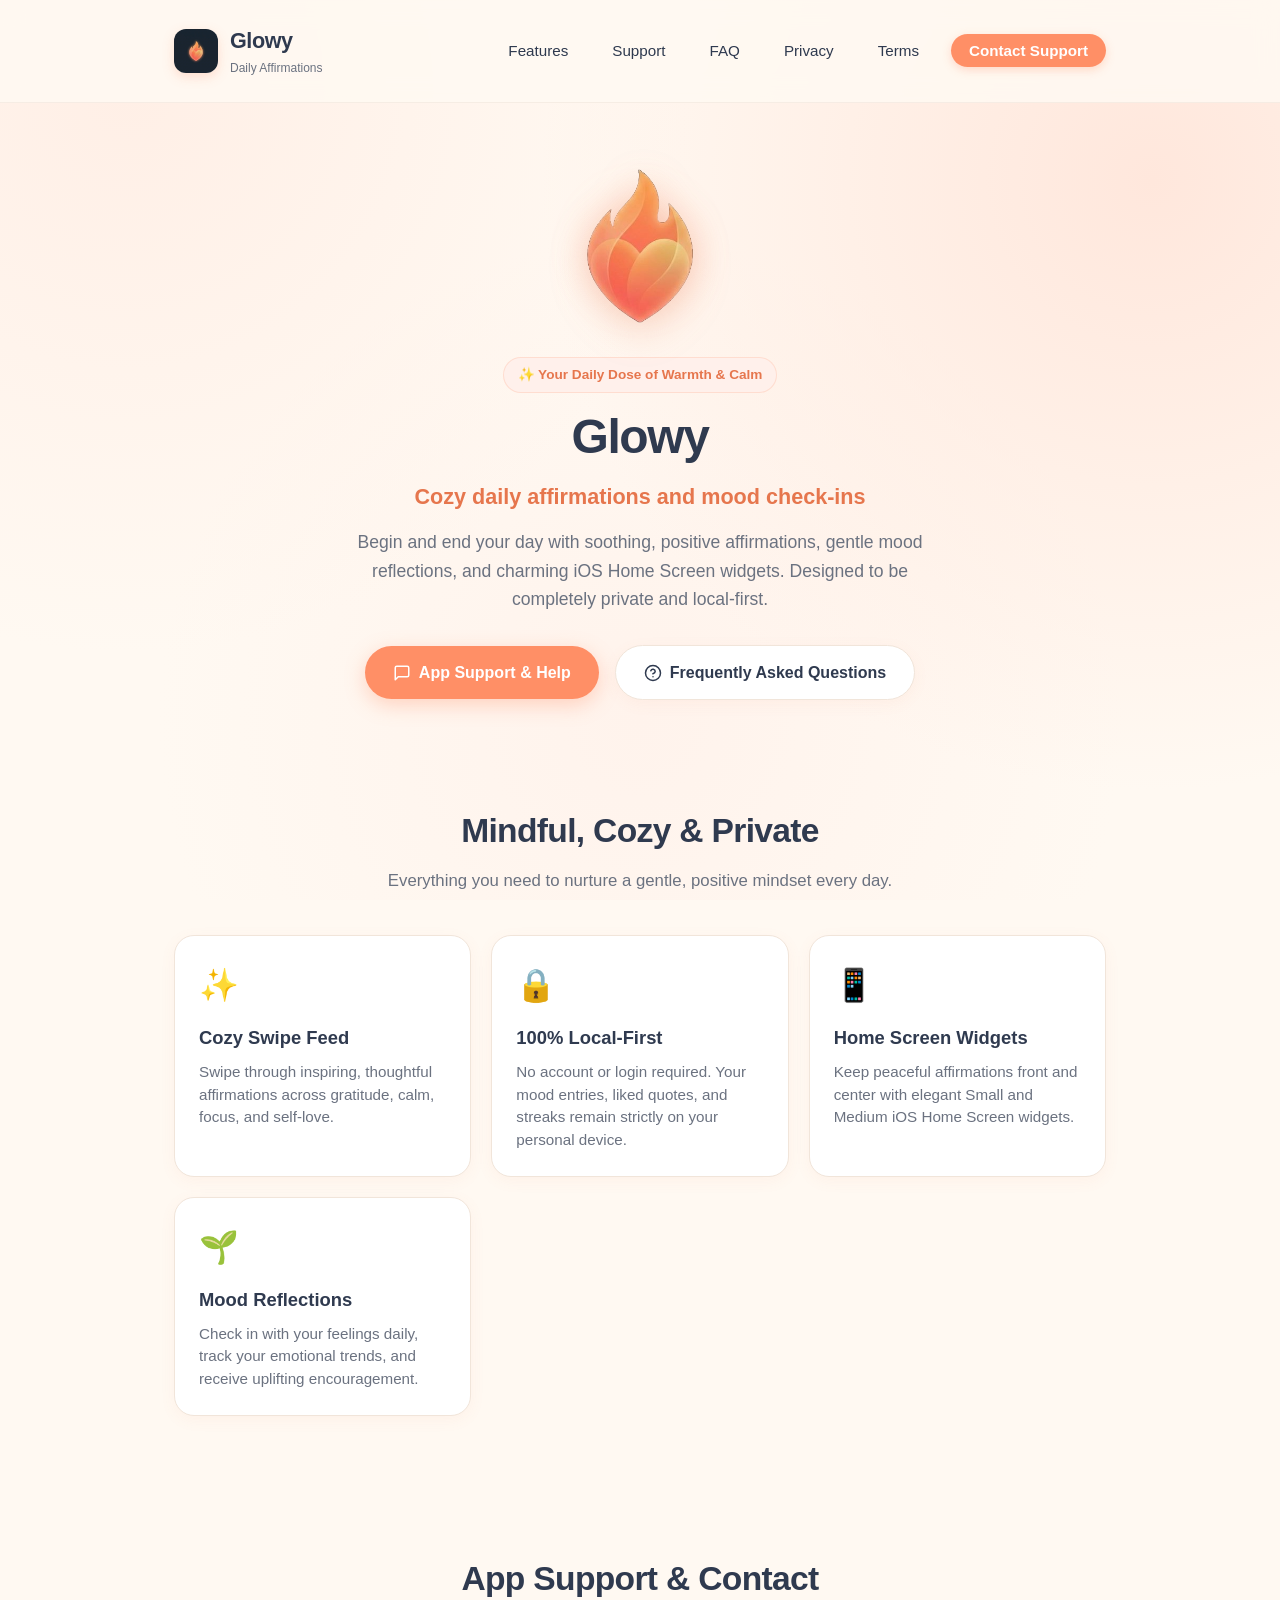
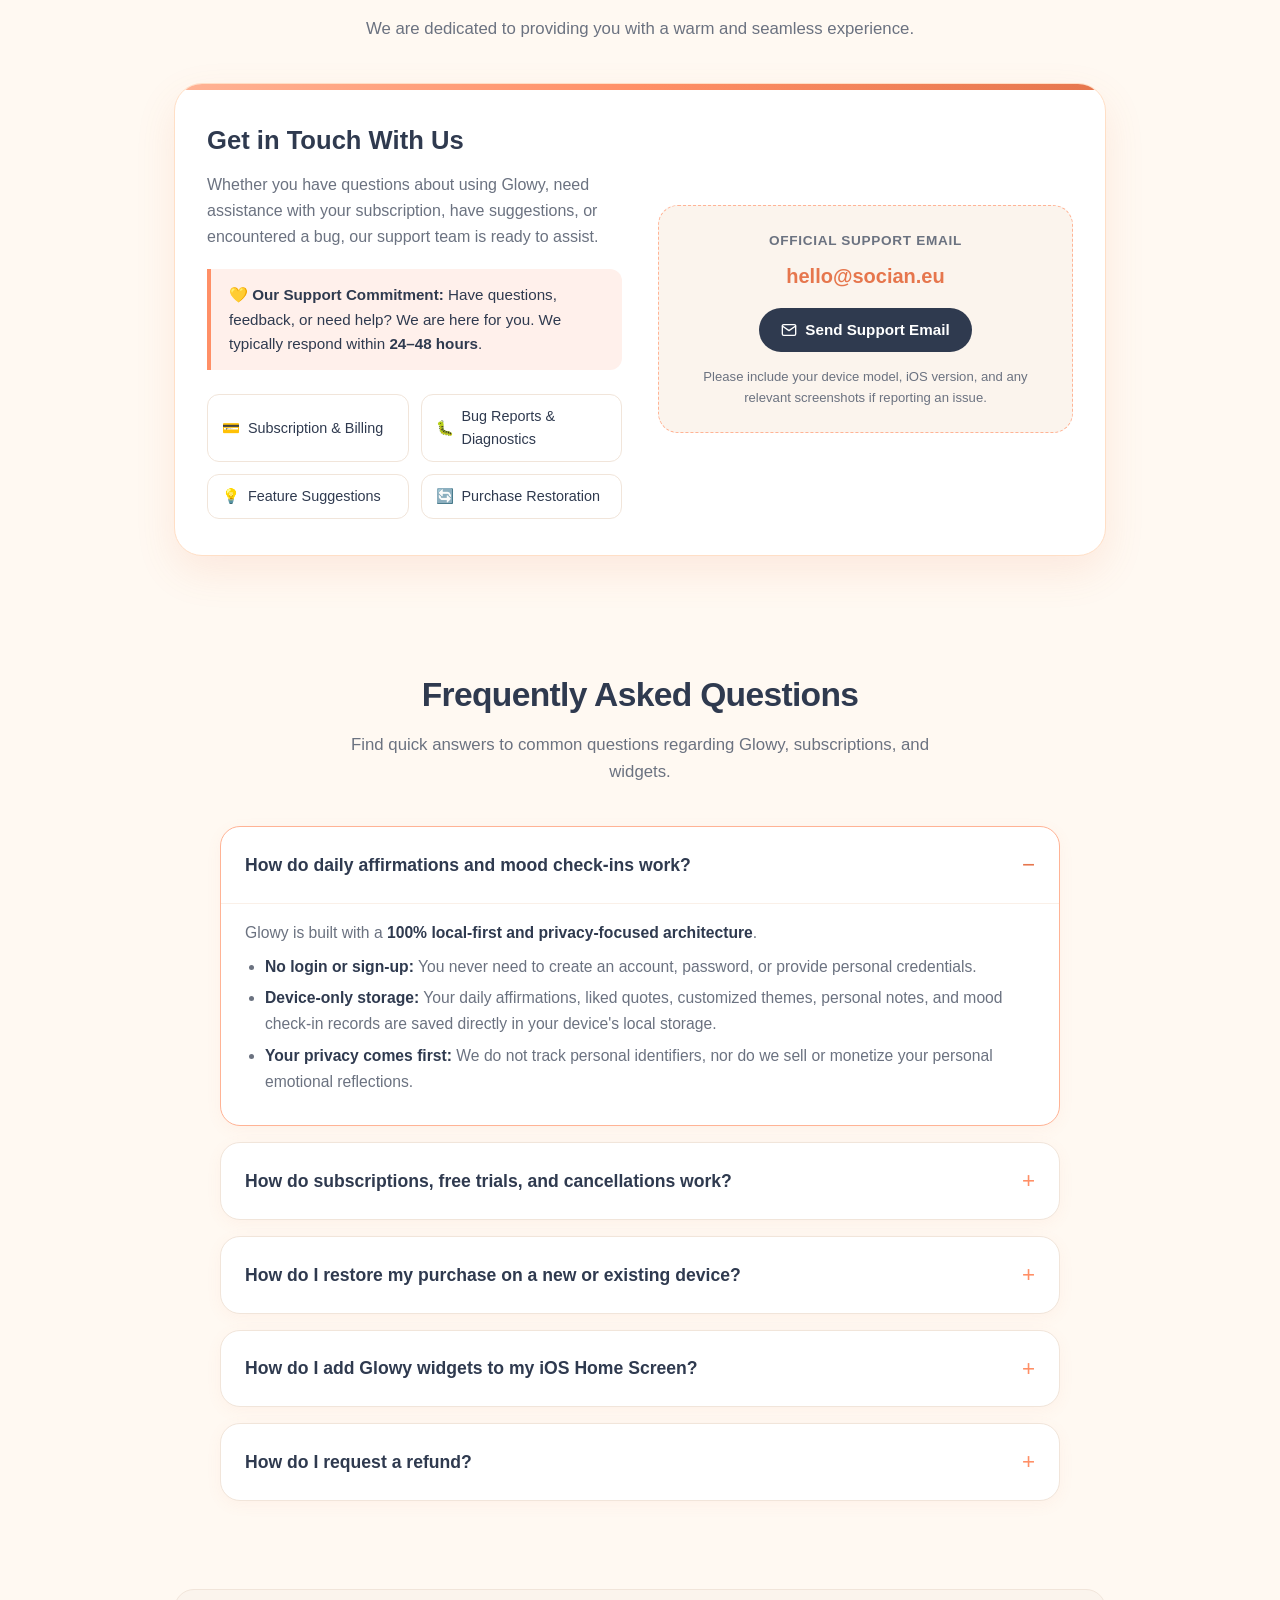
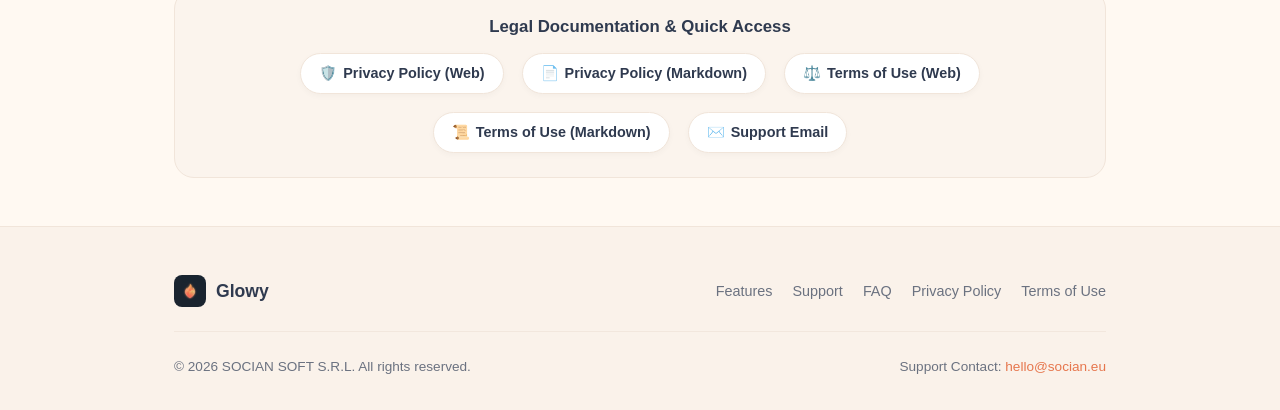
==== glowy/index.html @ 2cd0f0c7 "chore: deploy new build with glowy pages" ====
<!DOCTYPE html>
<html lang="en">
<head>
  <meta charset="UTF-8">
  <meta name="viewport" content="width=device-width, initial-scale=1.0">
  <title>Glowy – Cozy Daily Affirmations & Support</title>
  <meta name="description" content="Official support and landing page for Glowy. Cozy daily affirmations, mood check-ins, and iOS Home Screen widgets. 100% local-first and private.">
  <meta property="og:title" content="Glowy – Cozy Daily Affirmations & Support">
  <meta property="og:description" content="Cozy daily affirmations and mood check-ins. Private, local-first, with widgets.">
  <meta property="og:type" content="website">
  <meta property="og:url" content="https://socian.eu/glowy/">
  <meta property="og:image" content="https://socian.eu/glowy/assets/app-icon.png">
  <link rel="icon" type="image/png" href="assets/app-icon.png">
  <link rel="apple-touch-icon" href="assets/app-icon.png">

  <style>
    :root {
      --bg-cream: #FFF9F2;
      --card-bg: #FFFFFF;
      --card-alt: #FBF4ED;
      --navy: #2F3A4F;
      --navy-deep: #1E2633;
      --accent: #FF8F66;
      --accent-light: #FFB395;
      --accent-deep: #E6764D;
      --accent-soft: #FFF0EB;
      --text-primary: #2F3A4F;
      --text-secondary: #6B7280;
      --border-color: #F1E5DA;
      --shadow-sm: 0 4px 16px rgba(230, 118, 77, 0.06);
      --shadow-md: 0 10px 30px rgba(47, 58, 79, 0.07);
      --shadow-lg: 0 16px 40px rgba(230, 118, 77, 0.12);
      --radius-sm: 12px;
      --radius-md: 20px;
      --radius-lg: 28px;
    }

    * {
      box-sizing: border-box;
      margin: 0;
      padding: 0;
    }

    body {
      font-family: -apple-system, BlinkMacSystemFont, "Segoe UI", Roboto, Helvetica, Arial, sans-serif;
      background-color: var(--bg-cream);
      background-image: 
        radial-gradient(circle at 10% 10%, #FFEFE6 0%, transparent 40%),
        radial-gradient(circle at 90% 20%, #FFE7DC 0%, transparent 45%),
        radial-gradient(circle at 50% 80%, #FFF3EC 0%, transparent 50%);
      background-attachment: fixed;
      color: var(--text-primary);
      line-height: 1.6;
      -webkit-font-smoothing: antialiased;
      overflow-x: hidden;
    }

    a {
      color: var(--accent-deep);
      text-decoration: none;
      transition: color 0.2s ease;
    }

    a:hover {
      color: var(--accent);
      text-decoration: underline;
    }

    .container {
      max-width: 980px;
      margin: 0 auto;
      padding: 0 24px;
    }

    /* Header */
    header {
      padding: 24px 0;
      position: sticky;
      top: 0;
      z-index: 50;
      backdrop-filter: blur(12px);
      -webkit-backdrop-filter: blur(12px);
      background: rgba(255, 249, 242, 0.85);
      border-bottom: 1px solid rgba(241, 229, 218, 0.6);
    }

    .nav-wrapper {
      display: flex;
      align-items: center;
      justify-content: space-between;
    }

    .brand {
      display: flex;
      align-items: center;
      gap: 12px;
      text-decoration: none;
      color: var(--navy);
    }

    .brand img {
      width: 44px;
      height: 44px;
      border-radius: 12px;
      box-shadow: 0 4px 12px rgba(255, 143, 102, 0.25);
    }

    .brand-text {
      display: flex;
      flex-direction: column;
    }

    .brand-name {
      font-size: 1.35rem;
      font-weight: 700;
      letter-spacing: -0.02em;
      color: var(--navy);
    }

    .brand-tag {
      font-size: 0.75rem;
      color: var(--text-secondary);
      font-weight: 500;
    }

    .nav-links {
      display: flex;
      align-items: center;
      gap: 20px;
      list-style: none;
    }

    .nav-links a {
      color: var(--text-primary);
      font-size: 0.95rem;
      font-weight: 500;
      text-decoration: none;
      padding: 6px 12px;
      border-radius: 999px;
      transition: all 0.2s ease;
    }

    .nav-links a:hover {
      background: var(--accent-soft);
      color: var(--accent-deep);
    }

    .btn-header {
      background: var(--accent);
      color: #fff !important;
      padding: 8px 18px !important;
      border-radius: 999px;
      font-weight: 600 !important;
      box-shadow: 0 3px 10px rgba(255, 143, 102, 0.3);
      transition: transform 0.2s ease, background 0.2s ease !important;
    }

    .btn-header:hover {
      background: var(--accent-deep) !important;
      transform: translateY(-1px);
      text-decoration: none !important;
    }

    /* Hero */
    .hero {
      padding: 64px 0 48px;
      text-align: center;
    }

    .mascot-container {
      margin-bottom: 24px;
      display: inline-block;
      position: relative;
    }

    .mascot-glow {
      position: absolute;
      top: 50%;
      left: 50%;
      transform: translate(-50%, -50%);
      width: 140px;
      height: 140px;
      background: radial-gradient(circle, rgba(255, 143, 102, 0.45) 0%, rgba(255, 179, 149, 0) 70%);
      filter: blur(14px);
      z-index: 1;
    }

    .mascot-img {
      position: relative;
      z-index: 2;
      width: 110px;
      height: auto;
      animation: floatMascot 3s ease-in-out infinite;
      filter: drop-shadow(0 10px 18px rgba(230, 118, 77, 0.25));
    }

    @keyframes floatMascot {
      0%, 100% {
        transform: translateY(0);
      }
      50% {
        transform: translateY(-8px);
      }
    }

    .badge-pill {
      display: inline-flex;
      align-items: center;
      gap: 6px;
      background: var(--accent-soft);
      color: var(--accent-deep);
      padding: 6px 14px;
      border-radius: 999px;
      font-size: 0.85rem;
      font-weight: 600;
      margin-bottom: 16px;
      border: 1px solid rgba(255, 143, 102, 0.2);
    }

    .hero h1 {
      font-size: 3rem;
      font-weight: 800;
      letter-spacing: -0.03em;
      color: var(--navy);
      line-height: 1.15;
      margin-bottom: 16px;
    }

    .hero-tagline {
      font-size: 1.35rem;
      color: var(--accent-deep);
      font-weight: 600;
      margin-bottom: 14px;
    }

    .hero-description {
      font-size: 1.1rem;
      color: var(--text-secondary);
      max-width: 620px;
      margin: 0 auto 32px;
      line-height: 1.6;
    }

    .hero-buttons {
      display: flex;
      justify-content: center;
      align-items: center;
      gap: 16px;
      flex-wrap: wrap;
    }

    .btn-primary {
      display: inline-flex;
      align-items: center;
      gap: 8px;
      background: var(--accent);
      color: #fff;
      padding: 14px 28px;
      border-radius: 999px;
      font-size: 1rem;
      font-weight: 600;
      box-shadow: 0 6px 20px rgba(255, 143, 102, 0.35);
      transition: all 0.2s ease;
      text-decoration: none;
    }

    .btn-primary:hover {
      background: var(--accent-deep);
      transform: translateY(-2px);
      box-shadow: 0 8px 24px rgba(230, 118, 77, 0.4);
      color: #fff;
      text-decoration: none;
    }

    .btn-secondary {
      display: inline-flex;
      align-items: center;
      gap: 8px;
      background: var(--card-bg);
      color: var(--navy);
      padding: 14px 28px;
      border-radius: 999px;
      font-size: 1rem;
      font-weight: 600;
      border: 1px solid var(--border-color);
      box-shadow: var(--shadow-sm);
      transition: all 0.2s ease;
      text-decoration: none;
    }

    .btn-secondary:hover {
      background: var(--card-alt);
      border-color: var(--accent-light);
      color: var(--accent-deep);
      transform: translateY(-2px);
      text-decoration: none;
    }

    /* Section styling */
    section {
      padding: 56px 0;
    }

    .section-header {
      text-align: center;
      margin-bottom: 40px;
    }

    .section-title {
      font-size: 2.1rem;
      font-weight: 700;
      color: var(--navy);
      letter-spacing: -0.02em;
      margin-bottom: 10px;
    }

    .section-subtitle {
      font-size: 1.05rem;
      color: var(--text-secondary);
      max-width: 580px;
      margin: 0 auto;
    }

    /* Features Grid */
    .features-grid {
      display: grid;
      grid-template-columns: repeat(auto-fit, minmax(220px, 1fr));
      gap: 20px;
      margin-bottom: 24px;
    }

    .feature-card {
      background: var(--card-bg);
      border: 1px solid var(--border-color);
      border-radius: var(--radius-md);
      padding: 24px;
      box-shadow: var(--shadow-sm);
      transition: transform 0.25s ease, box-shadow 0.25s ease;
    }

    .feature-card:hover {
      transform: translateY(-4px);
      box-shadow: var(--shadow-md);
    }

    .feature-icon {
      font-size: 2rem;
      margin-bottom: 12px;
      display: inline-block;
    }

    .feature-title {
      font-size: 1.15rem;
      font-weight: 700;
      color: var(--navy);
      margin-bottom: 8px;
    }

    .feature-text {
      font-size: 0.95rem;
      color: var(--text-secondary);
      line-height: 1.5;
    }

    /* Support Section */
    #support {
      scroll-margin-top: 80px;
    }

    .support-card {
      background: var(--card-bg);
      border: 1.5px solid #FFDFC6;
      border-radius: var(--radius-lg);
      padding: 36px 32px;
      box-shadow: var(--shadow-lg);
      position: relative;
      overflow: hidden;
    }

    .support-card::before {
      content: "";
      position: absolute;
      top: 0;
      left: 0;
      right: 0;
      height: 6px;
      background: linear-gradient(90deg, var(--accent-light), var(--accent), var(--accent-deep));
    }

    .support-inner {
      display: grid;
      grid-template-columns: 1fr 1fr;
      gap: 36px;
      align-items: center;
    }

    .support-info h3 {
      font-size: 1.6rem;
      font-weight: 700;
      color: var(--navy);
      margin-bottom: 12px;
    }

    .support-info p {
      color: var(--text-secondary);
      font-size: 1rem;
      margin-bottom: 20px;
    }

    .support-highlight {
      background: var(--accent-soft);
      border-left: 4px solid var(--accent);
      padding: 14px 18px;
      border-radius: 0 var(--radius-sm) var(--radius-sm) 0;
      margin-bottom: 24px;
    }

    .support-highlight p {
      margin: 0;
      color: var(--navy);
      font-weight: 500;
      font-size: 0.95rem;
    }

    .email-box {
      background: var(--card-alt);
      border: 1px dashed var(--accent-light);
      border-radius: var(--radius-md);
      padding: 24px;
      text-align: center;
    }

    .email-label {
      font-size: 0.85rem;
      text-transform: uppercase;
      letter-spacing: 0.05em;
      color: var(--text-secondary);
      font-weight: 600;
      margin-bottom: 8px;
    }

    .email-address {
      font-size: 1.25rem;
      font-weight: 700;
      color: var(--accent-deep);
      display: block;
      word-break: break-all;
      margin-bottom: 16px;
    }

    .email-address:hover {
      text-decoration: underline;
    }

    .btn-email {
      display: inline-flex;
      align-items: center;
      gap: 8px;
      background: var(--navy);
      color: #fff !important;
      padding: 10px 22px;
      border-radius: 999px;
      font-weight: 600;
      font-size: 0.95rem;
      transition: all 0.2s ease;
      text-decoration: none !important;
    }

    .btn-email:hover {
      background: var(--navy-deep);
      transform: translateY(-1px);
    }

    .support-topics {
      margin-top: 24px;
      display: grid;
      grid-template-columns: repeat(auto-fit, minmax(200px, 1fr));
      gap: 12px;
    }

    .topic-pill {
      background: #fff;
      border: 1px solid var(--border-color);
      padding: 10px 14px;
      border-radius: var(--radius-sm);
      font-size: 0.9rem;
      display: flex;
      align-items: center;
      gap: 8px;
      color: var(--navy);
      font-weight: 500;
    }

    /* FAQ Section */
    #faq {
      scroll-margin-top: 80px;
    }

    .faq-list {
      display: flex;
      flex-direction: column;
      gap: 16px;
      max-width: 840px;
      margin: 0 auto;
    }

    .faq-item {
      background: var(--card-bg);
      border: 1px solid var(--border-color);
      border-radius: var(--radius-md);
      overflow: hidden;
      box-shadow: var(--shadow-sm);
      transition: border-color 0.2s ease;
    }

    .faq-item[open] {
      border-color: var(--accent-light);
    }

    .faq-question {
      padding: 20px 24px;
      font-size: 1.1rem;
      font-weight: 600;
      color: var(--navy);
      cursor: pointer;
      display: flex;
      justify-content: space-between;
      align-items: center;
      user-select: none;
      list-style: none;
    }

    .faq-question::-webkit-details-marker {
      display: none;
    }

    .faq-question::after {
      content: "+";
      font-size: 1.4rem;
      color: var(--accent);
      transition: transform 0.2s ease;
      font-weight: 400;
    }

    .faq-item[open] .faq-question::after {
      content: "−";
      color: var(--accent-deep);
    }

    .faq-answer {
      padding: 0 24px 22px;
      font-size: 0.98rem;
      color: var(--text-secondary);
      line-height: 1.65;
      border-top: 1px solid #FAF0E8;
      padding-top: 16px;
    }

    .faq-answer strong {
      color: var(--navy);
    }

    .faq-answer ol, .faq-answer ul {
      margin-left: 20px;
      margin-top: 8px;
      margin-bottom: 8px;
    }

    .faq-answer li {
      margin-bottom: 6px;
    }

    /* Quick Links Bar */
    .quick-links-bar {
      margin: 32px 0;
      background: var(--card-alt);
      border: 1px solid var(--border-color);
      border-radius: var(--radius-md);
      padding: 24px;
      text-align: center;
    }

    .quick-links-title {
      font-size: 1.05rem;
      font-weight: 700;
      color: var(--navy);
      margin-bottom: 12px;
    }

    .quick-links-list {
      display: flex;
      justify-content: center;
      gap: 18px;
      flex-wrap: wrap;
      list-style: none;
    }

    .quick-link-btn {
      display: inline-flex;
      align-items: center;
      gap: 6px;
      background: #fff;
      border: 1px solid var(--border-color);
      padding: 8px 18px;
      border-radius: 999px;
      font-size: 0.9rem;
      font-weight: 600;
      color: var(--navy);
      box-shadow: 0 2px 6px rgba(0,0,0,0.03);
    }

    .quick-link-btn:hover {
      border-color: var(--accent);
      color: var(--accent-deep);
      text-decoration: none;
      transform: translateY(-1px);
    }

    /* Footer */
    footer {
      background: #FAF2EA;
      border-top: 1px solid var(--border-color);
      padding: 48px 0 32px;
      margin-top: 48px;
      color: var(--text-secondary);
      font-size: 0.9rem;
    }

    .footer-top {
      display: flex;
      justify-content: space-between;
      align-items: center;
      flex-wrap: wrap;
      gap: 20px;
      padding-bottom: 24px;
      border-bottom: 1px solid rgba(241, 229, 218, 0.8);
      margin-bottom: 24px;
    }

    .footer-brand {
      display: flex;
      align-items: center;
      gap: 10px;
      font-weight: 700;
      color: var(--navy);
      font-size: 1.1rem;
    }

    .footer-brand img {
      width: 32px;
      height: 32px;
      border-radius: 8px;
    }

    .footer-links {
      display: flex;
      gap: 20px;
      list-style: none;
    }

    .footer-links a {
      color: var(--text-secondary);
      font-size: 0.9rem;
    }

    .footer-links a:hover {
      color: var(--accent-deep);
    }

    .footer-bottom {
      display: flex;
      justify-content: space-between;
      align-items: center;
      flex-wrap: wrap;
      gap: 12px;
      font-size: 0.85rem;
    }

    @media (max-width: 768px) {
      .nav-links {
        display: none;
      }
      .hero h1 {
        font-size: 2.25rem;
      }
      .hero-tagline {
        font-size: 1.15rem;
      }
      .support-inner {
        grid-template-columns: 1fr;
        gap: 24px;
      }
      .support-card {
        padding: 28px 20px;
      }
      .footer-top, .footer-bottom {
        flex-direction: column;
        align-items: flex-start;
      }
    }
  </style>
</head>
<body>

  <!-- Header Navigation -->
  <header>
    <div class="container nav-wrapper">
      <a href="#" class="brand">
        <img src="assets/app-icon.png" alt="Glowy Icon">
        <div class="brand-text">
          <span class="brand-name">Glowy</span>
          <span class="brand-tag">Daily Affirmations</span>
        </div>
      </a>
      <ul class="nav-links">
        <li><a href="#features">Features</a></li>
        <li><a href="#support">Support</a></li>
        <li><a href="#faq">FAQ</a></li>
        <li><a href="privacy.html">Privacy</a></li>
        <li><a href="terms.html">Terms</a></li>
        <li><a href="#support" class="btn-header">Contact Support</a></li>
      </ul>
    </div>
  </header>

  <!-- Hero Section -->
  <main class="container">
    <section class="hero">
      <div class="mascot-container">
        <div class="mascot-glow"></div>
        <img src="assets/mascot.png" alt="Glowy Mascot Flame" class="mascot-img">
      </div>
      <div>
        <span class="badge-pill">✨ Your Daily Dose of Warmth & Calm</span>
      </div>
      <h1>Glowy</h1>
      <p class="hero-tagline">Cozy daily affirmations and mood check-ins</p>
      <p class="hero-description">
        Begin and end your day with soothing, positive affirmations, gentle mood reflections, and charming iOS Home Screen widgets. Designed to be completely private and local-first.
      </p>
      <div class="hero-buttons">
        <a href="#support" class="btn-primary">
          <svg width="18" height="18" viewBox="0 0 24 24" fill="none" stroke="currentColor" stroke-width="2" stroke-linecap="round" stroke-linejoin="round"><path d="M21 15a2 2 0 0 1-2 2H7l-4 4V5a2 2 0 0 1 2-2h14a2 2 0 0 1 2 2z"></path></svg>
          App Support & Help
        </a>
        <a href="#faq" class="btn-secondary">
          <svg width="18" height="18" viewBox="0 0 24 24" fill="none" stroke="currentColor" stroke-width="2" stroke-linecap="round" stroke-linejoin="round"><circle cx="12" cy="12" r="10"></circle><path d="M9.09 9a3 3 0 0 1 5.83 1c0 2-3 3-3 3"></path><line x1="12" y1="17" x2="12.01" y2="17"></line></svg>
          Frequently Asked Questions
        </a>
      </div>
    </section>

    <!-- Key Highlights Grid -->
    <section id="features">
      <div class="section-header">
        <h2 class="section-title">Mindful, Cozy & Private</h2>
        <p class="section-subtitle">Everything you need to nurture a gentle, positive mindset every day.</p>
      </div>

      <div class="features-grid">
        <div class="feature-card">
          <div class="feature-icon">✨</div>
          <h3 class="feature-title">Cozy Swipe Feed</h3>
          <p class="feature-text">Swipe through inspiring, thoughtful affirmations across gratitude, calm, focus, and self-love.</p>
        </div>
        <div class="feature-card">
          <div class="feature-icon">🔒</div>
          <h3 class="feature-title">100% Local-First</h3>
          <p class="feature-text">No account or login required. Your mood entries, liked quotes, and streaks remain strictly on your personal device.</p>
        </div>
        <div class="feature-card">
          <div class="feature-icon">📱</div>
          <h3 class="feature-title">Home Screen Widgets</h3>
          <p class="feature-text">Keep peaceful affirmations front and center with elegant Small and Medium iOS Home Screen widgets.</p>
        </div>
        <div class="feature-card">
          <div class="feature-icon">🌱</div>
          <h3 class="feature-title">Mood Reflections</h3>
          <p class="feature-text">Check in with your feelings daily, track your emotional trends, and receive uplifting encouragement.</p>
        </div>
      </div>
    </section>

    <!-- App Support & Contact Section -->
    <section id="support">
      <div class="section-header">
        <h2 class="section-title">App Support & Contact</h2>
        <p class="section-subtitle">We are dedicated to providing you with a warm and seamless experience.</p>
      </div>

      <div class="support-card">
        <div class="support-inner">
          <div class="support-info">
            <h3>Get in Touch With Us</h3>
            <p>
              Whether you have questions about using Glowy, need assistance with your subscription, have suggestions, or encountered a bug, our support team is ready to assist.
            </p>

            <div class="support-highlight">
              <p>
                💛 <strong>Our Support Commitment:</strong> Have questions, feedback, or need help? We are here for you. We typically respond within <strong>24–48 hours</strong>.
              </p>
            </div>

            <div class="support-topics">
              <div class="topic-pill">
                <span>💳</span> Subscription & Billing
              </div>
              <div class="topic-pill">
                <span>🐛</span> Bug Reports & Diagnostics
              </div>
              <div class="topic-pill">
                <span>💡</span> Feature Suggestions
              </div>
              <div class="topic-pill">
                <span>🔄</span> Purchase Restoration
              </div>
            </div>
          </div>

          <div class="email-box">
            <div class="email-label">Official Support Email</div>
            <a href="mailto:hello@socian.eu" class="email-address">hello@socian.eu</a>
            <a href="mailto:hello@socian.eu?subject=Glowy%20App%20Support%20Request" class="btn-email">
              <svg width="16" height="16" viewBox="0 0 24 24" fill="none" stroke="currentColor" stroke-width="2" stroke-linecap="round" stroke-linejoin="round"><path d="M4 4h16c1.1 0 2 .9 2 2v12c0 1.1-.9 2-2 2H4c-1.1 0-2-.9-2-2V6c0-1.1.9-2 2-2z"></path><polyline points="22,6 12,13 2,6"></polyline></svg>
              Send Support Email
            </a>
            <p style="font-size: 0.82rem; color: var(--text-secondary); margin-top: 14px;">
              Please include your device model, iOS version, and any relevant screenshots if reporting an issue.
            </p>
          </div>
        </div>
      </div>
    </section>

    <!-- FAQ Section -->
    <section id="faq">
      <div class="section-header">
        <h2 class="section-title">Frequently Asked Questions</h2>
        <p class="section-subtitle">Find quick answers to common questions regarding Glowy, subscriptions, and widgets.</p>
      </div>

      <div class="faq-list">
        <!-- FAQ 1: Local-first -->
        <details class="faq-item" open>
          <summary class="faq-question">How do daily affirmations and mood check-ins work?</summary>
          <div class="faq-answer">
            <p>
              Glowy is built with a <strong>100% local-first and privacy-focused architecture</strong>.
            </p>
            <ul>
              <li><strong>No login or sign-up:</strong> You never need to create an account, password, or provide personal credentials.</li>
              <li><strong>Device-only storage:</strong> Your daily affirmations, liked quotes, customized themes, personal notes, and mood check-in records are saved directly in your device's local storage.</li>
              <li><strong>Your privacy comes first:</strong> We do not track personal identifiers, nor do we sell or monetize your personal emotional reflections.</li>
            </ul>
          </div>
        </details>

        <!-- FAQ 2: Subscriptions & Billing -->
        <details class="faq-item">
          <summary class="faq-question">How do subscriptions, free trials, and cancellations work?</summary>
          <div class="faq-answer">
            <p>
              Glowy offers both a free tier and an optional <strong>Glowy Pro</strong> subscription (Monthly and Annual plans).
            </p>
            <ul>
              <li><strong>3-Day Free Trial:</strong> The Annual plan comes with a 3-day free trial, giving you full access to unlimited affirmations, all theme packs, AI-assisted affirmations, and all widget designs.</li>
              <li><strong>Billing & Renewal:</strong> Payments are processed directly and securely by Apple via your Apple ID. Subscriptions automatically renew unless canceled at least 24 hours prior to the end of the billing period.</li>
              <li><strong>How to Cancel or Manage:</strong> You can manage or cancel your subscription at any time directly through iOS:
                <ol>
                  <li>Open the <strong>Settings</strong> app on your iPhone or iPad.</li>
                  <li>Tap your <strong>Name / Apple ID</strong> at the top.</li>
                  <li>Tap <strong>Subscriptions</strong>.</li>
                  <li>Select <strong>Glowy</strong> and choose <em>Cancel Subscription</em>.</li>
                </ol>
              </li>
            </ul>
          </div>
        </details>

        <!-- FAQ 3: Restore Purchases -->
        <details class="faq-item">
          <summary class="faq-question">How do I restore my purchase on a new or existing device?</summary>
          <div class="faq-answer">
            <p>
              If you got a new iPhone, restored your device from backup, or reinstalled Glowy:
            </p>
            <ol>
              <li>Open the <strong>Glowy</strong> app.</li>
              <li>Tap the <strong>Settings (gear icon)</strong> in the top-right corner.</li>
              <li>Tap <strong>"Restore Purchases"</strong>.</li>
            </ol>
            <p style="margin-top: 8px;">
              Glowy will communicate securely with the App Store to re-activate your Glowy Pro subscription immediately. Make sure you are signed into the same Apple ID used for the initial purchase.
            </p>
          </div>
        </details>

        <!-- FAQ 4: Widgets -->
        <details class="faq-item">
          <summary class="faq-question">How do I add Glowy widgets to my iOS Home Screen?</summary>
          <div class="faq-answer">
            <p>
              Glowy includes Small and Medium Home Screen widgets so you can view uplifting thoughts without even opening the app:
            </p>
            <ol>
              <li>From the Home Screen, touch and hold any empty area or app icon until the apps jiggle.</li>
              <li>Tap the <strong>+ (Add)</strong> button in the upper-left corner.</li>
              <li>Scroll down or type <strong>"Glowy"</strong> in the search bar.</li>
              <li>Swipe to select either the <strong>Small</strong> or <strong>Medium</strong> widget format.</li>
              <li>Tap <strong>Add Widget</strong>, then tap <strong>Done</strong>.</li>
            </ol>
            <p style="margin-top: 8px;">
              <em>Tip:</em> Widgets refresh automatically throughout the day with your favorite categories!
            </p>
          </div>
        </details>

        <!-- FAQ 5: Refunds -->
        <details class="faq-item">
          <summary class="faq-question">How do I request a refund?</summary>
          <div class="faq-answer">
            <p>
              Because Apple handles all App Store billing and payment transactions directly, developers cannot issue refunds on Apple's behalf.
            </p>
            <p>
              To request a refund from Apple:
            </p>
            <ol>
              <li>Visit <a href="https://reportaproblem.apple.com" target="_blank" rel="noopener">reportaproblem.apple.com</a>.</li>
              <li>Sign in with your Apple ID and password.</li>
              <li>Select <em>"I'd like to..."</em> &rarr; <em>"Request a refund"</em>.</li>
              <li>Choose the reason and select Glowy from your purchased items.</li>
            </ol>
          </div>
        </details>
      </div>
    </section>

    <!-- Quick Legal Links Bar -->
    <div class="quick-links-bar">
      <div class="quick-links-title">Legal Documentation & Quick Access</div>
      <ul class="quick-links-list">
        <li>
          <a href="privacy.html" class="quick-link-btn">
            <span>🛡️</span> Privacy Policy (Web)
          </a>
        </li>
        <li>
          <a href="PRIVACY_POLICY.md" class="quick-link-btn" target="_blank">
            <span>📄</span> Privacy Policy (Markdown)
          </a>
        </li>
        <li>
          <a href="terms.html" class="quick-link-btn">
            <span>⚖️</span> Terms of Use (Web)
          </a>
        </li>
        <li>
          <a href="TERMS_OF_USE.md" class="quick-link-btn" target="_blank">
            <span>📜</span> Terms of Use (Markdown)
          </a>
        </li>
        <li>
          <a href="mailto:hello@socian.eu" class="quick-link-btn">
            <span>✉️</span> Support Email
          </a>
        </li>
      </ul>
    </div>
  </main>

  <!-- Footer -->
  <footer>
    <div class="container">
      <div class="footer-top">
        <div class="footer-brand">
          <img src="assets/app-icon.png" alt="Glowy Logo">
          <span>Glowy</span>
        </div>
        <ul class="footer-links">
          <li><a href="#features">Features</a></li>
          <li><a href="#support">Support</a></li>
          <li><a href="#faq">FAQ</a></li>
          <li><a href="privacy.html">Privacy Policy</a></li>
          <li><a href="terms.html">Terms of Use</a></li>
        </ul>
      </div>
      <div class="footer-bottom">
        <div>
          &copy; 2026 SOCIAN SOFT S.R.L. All rights reserved.
        </div>
        <div>
          Support Contact: <a href="mailto:hello@socian.eu">hello@socian.eu</a>
        </div>
      </div>
    </div>
  </footer>

</body>
</html>
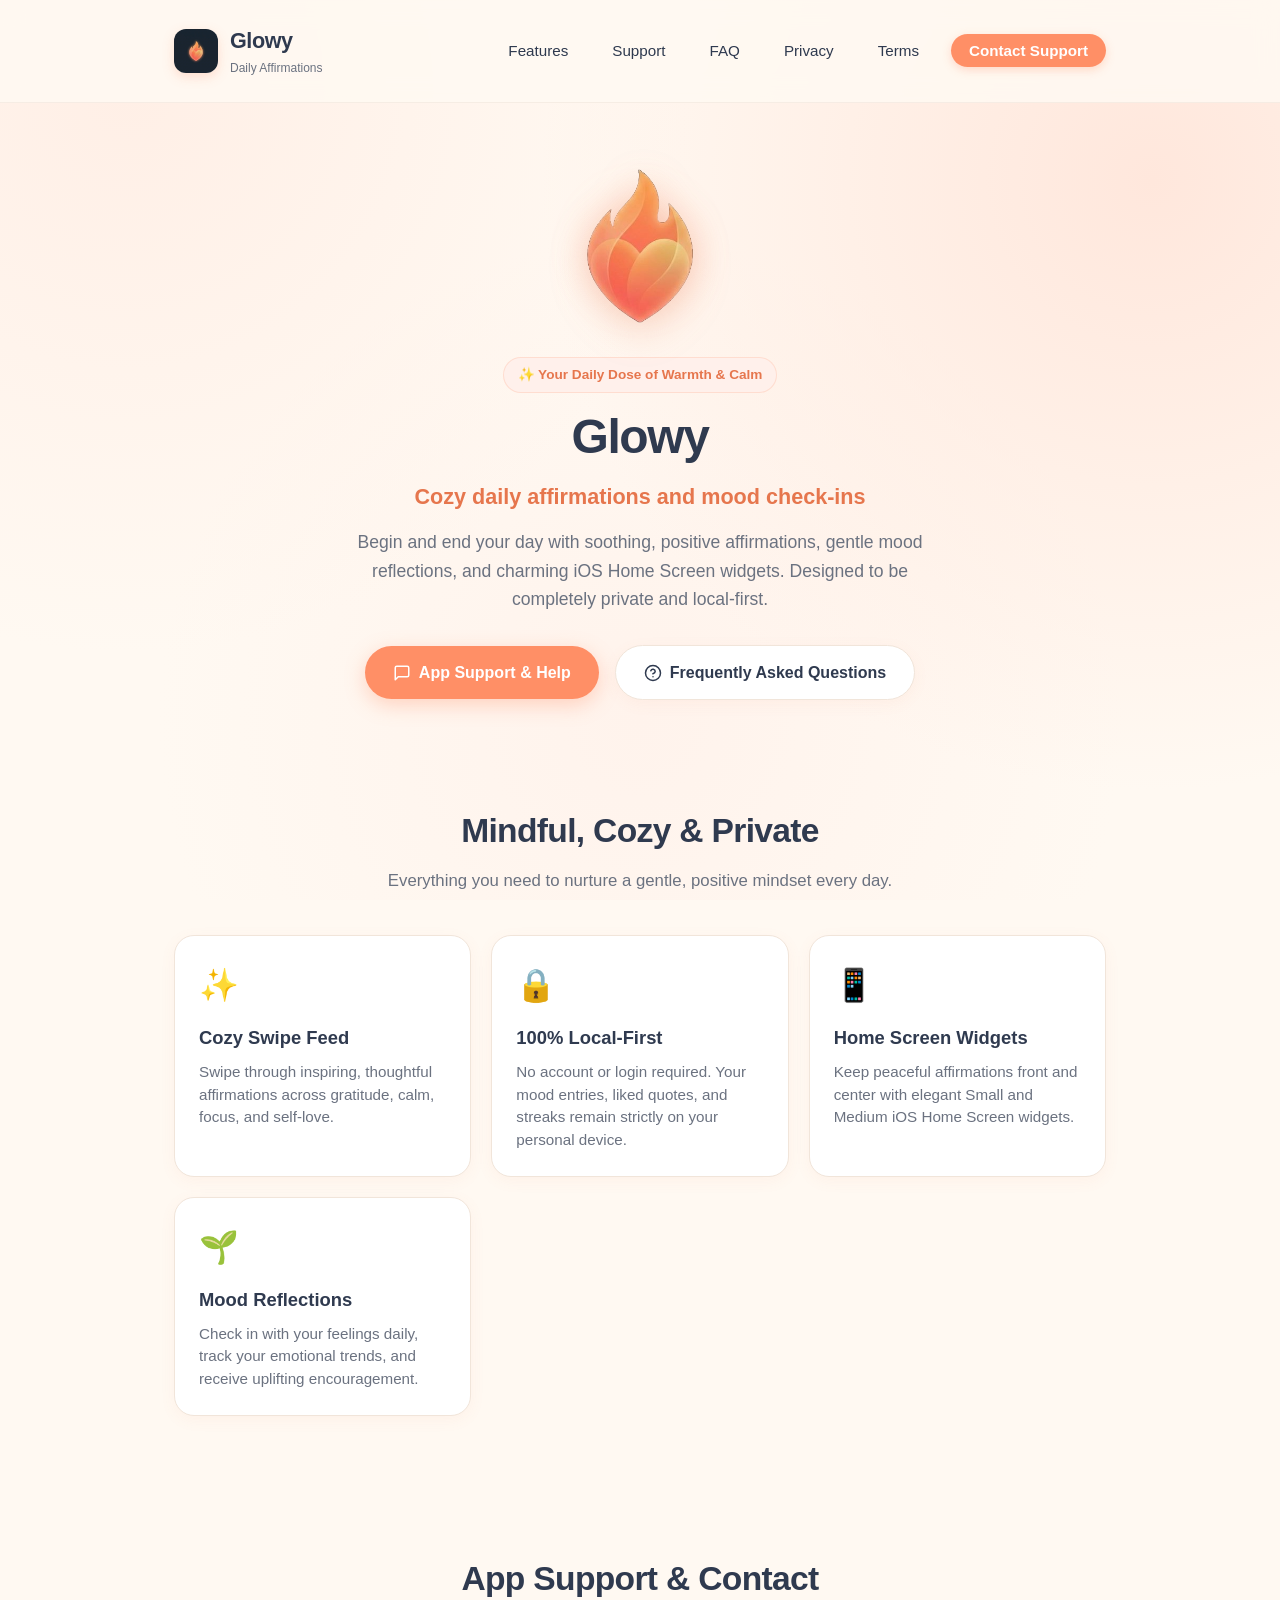
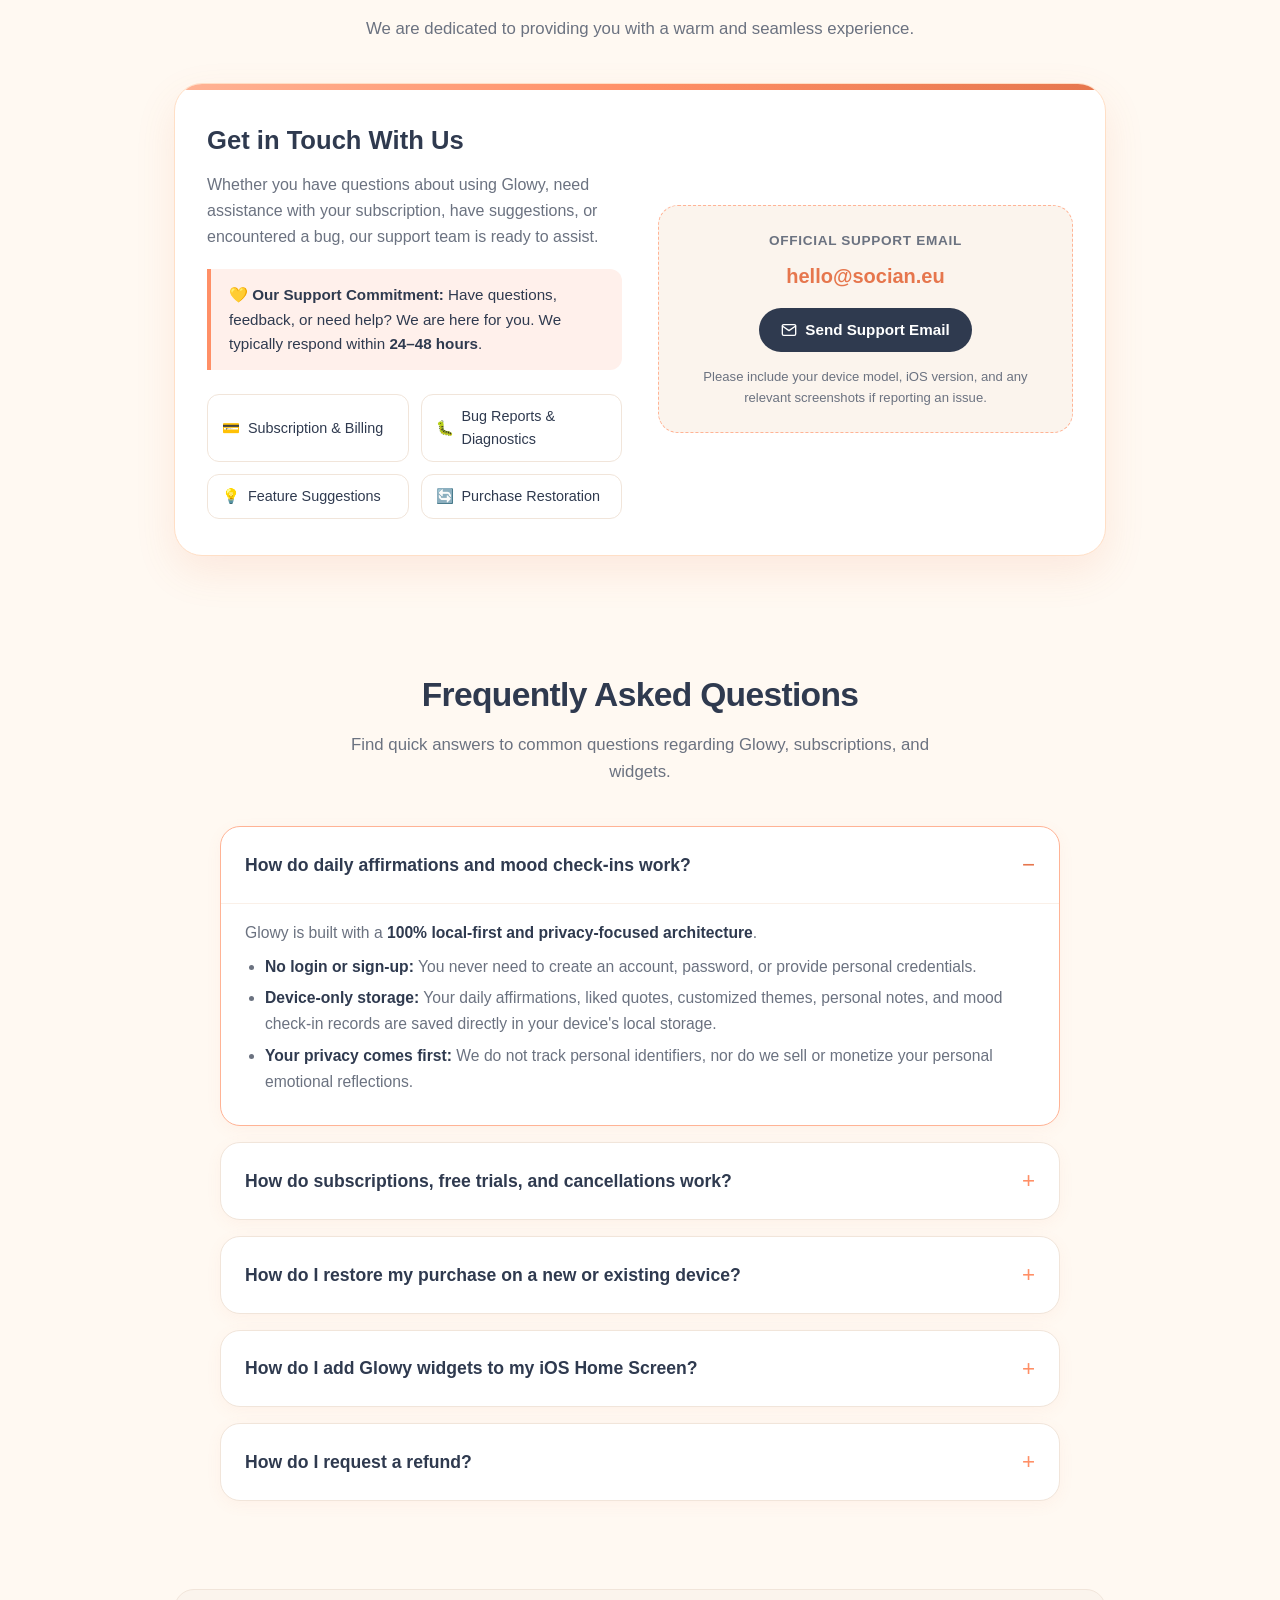
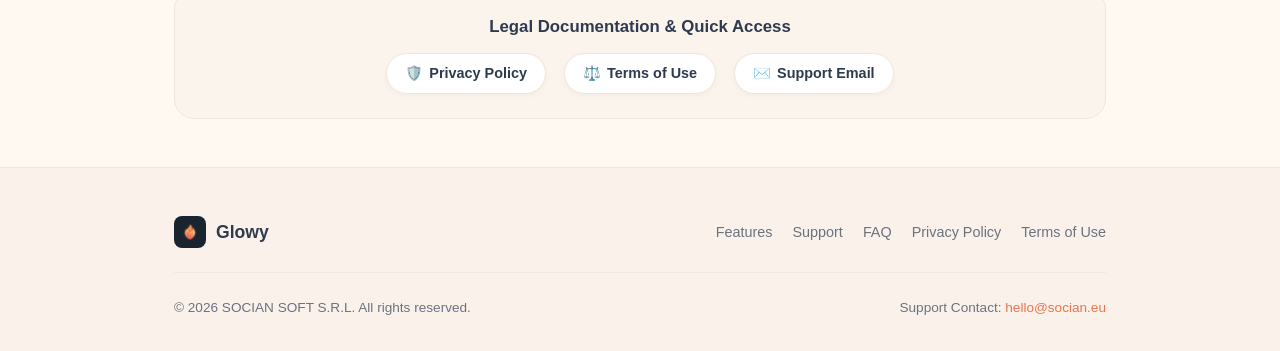
==== commit 220ae0a2: "chore: remove redundant markdown files from glowy" ====
--- a/glowy/index.html
+++ b/glowy/index.html
@@ -943,22 +943,12 @@
       <ul class="quick-links-list">
         <li>
           <a href="privacy.html" class="quick-link-btn">
-            <span>🛡️</span> Privacy Policy (Web)
-          </a>
-        </li>
-        <li>
-          <a href="PRIVACY_POLICY.md" class="quick-link-btn" target="_blank">
-            <span>📄</span> Privacy Policy (Markdown)
+            <span>🛡️</span> Privacy Policy
           </a>
         </li>
         <li>
           <a href="terms.html" class="quick-link-btn">
-            <span>⚖️</span> Terms of Use (Web)
-          </a>
-        </li>
-        <li>
-          <a href="TERMS_OF_USE.md" class="quick-link-btn" target="_blank">
-            <span>📜</span> Terms of Use (Markdown)
+            <span>⚖️</span> Terms of Use
           </a>
         </li>
         <li>
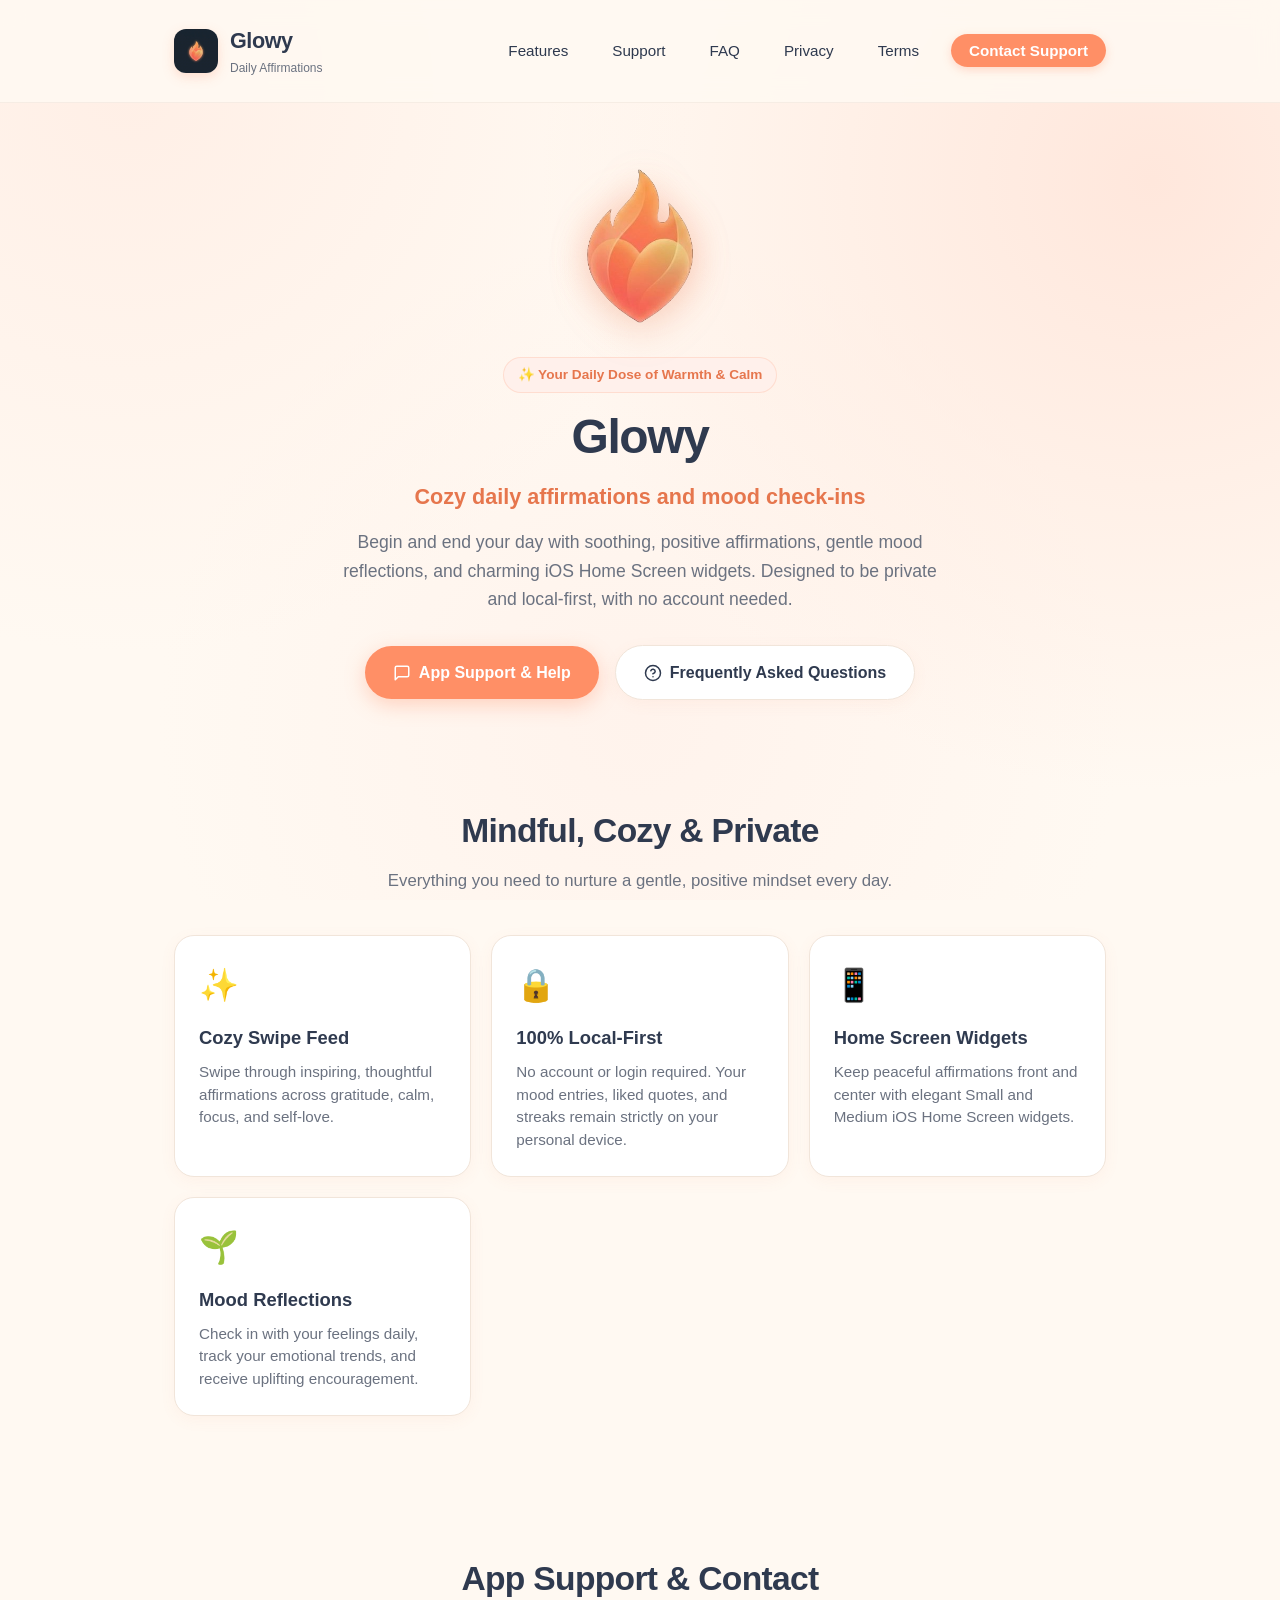
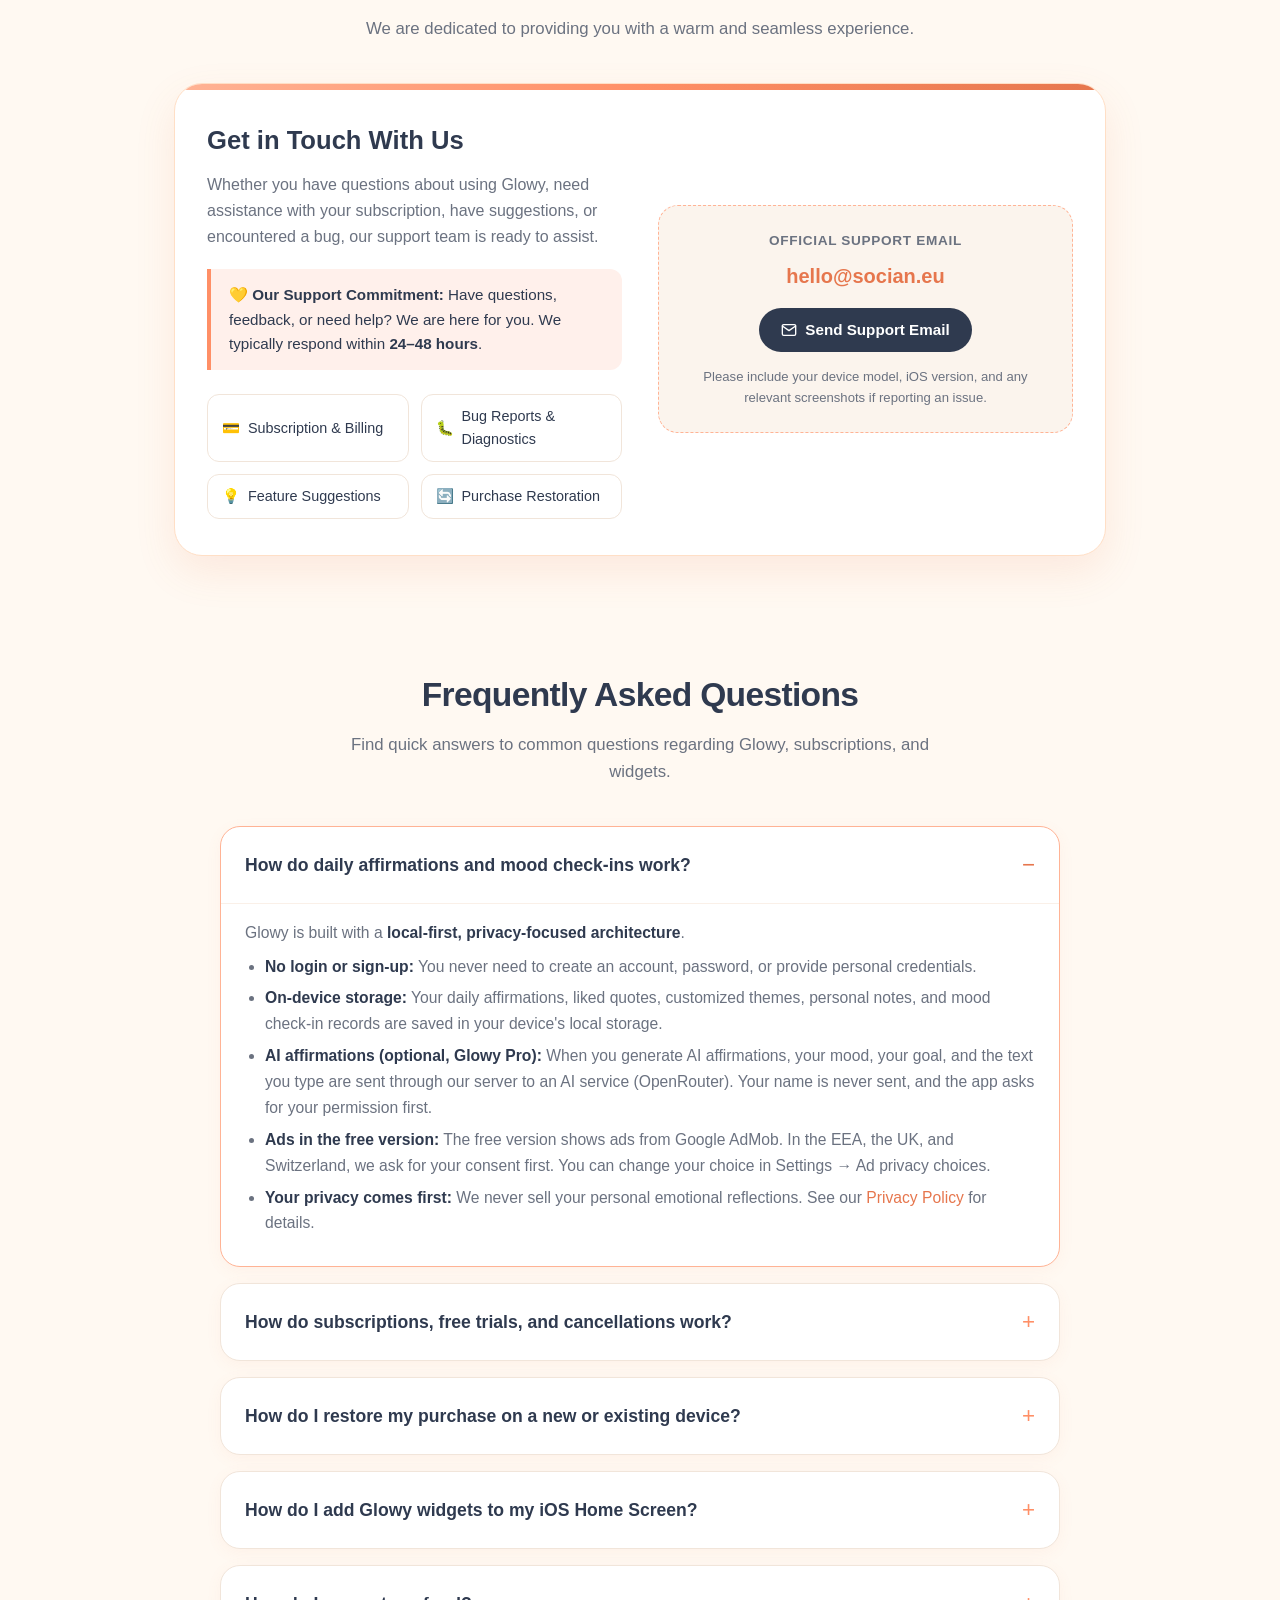
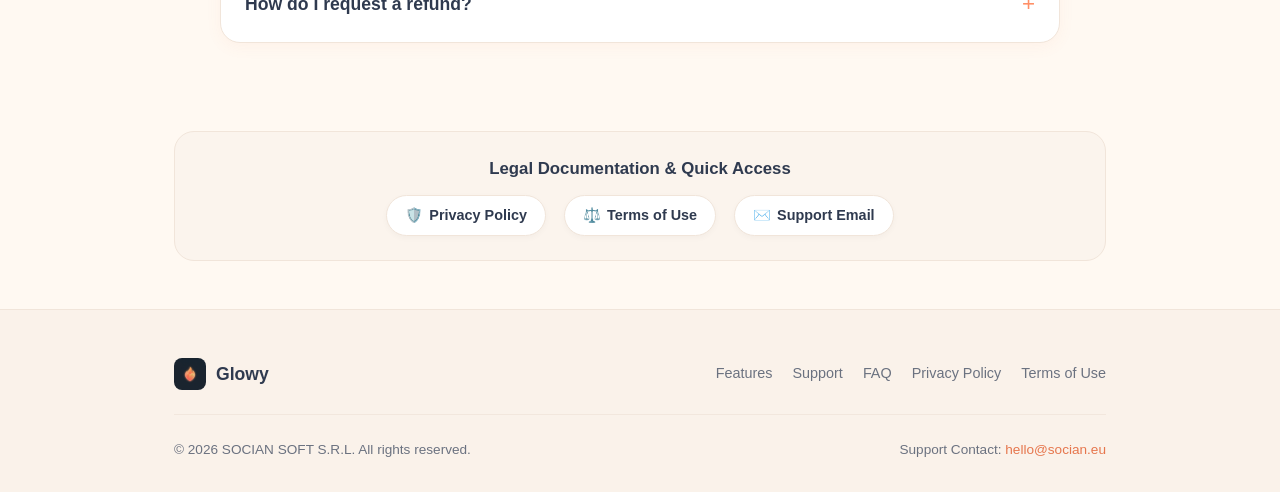
==== commit 35bb8e33: "chore: deploy updates" ====
--- a/glowy/index.html
+++ b/glowy/index.html
@@ -4,7 +4,7 @@
   <meta charset="UTF-8">
   <meta name="viewport" content="width=device-width, initial-scale=1.0">
   <title>Glowy – Cozy Daily Affirmations & Support</title>
-  <meta name="description" content="Official support and landing page for Glowy. Cozy daily affirmations, mood check-ins, and iOS Home Screen widgets. 100% local-first and private.">
+  <meta name="description" content="Official support and landing page for Glowy. Cozy daily affirmations, mood check-ins, and Home Screen widgets. Local-first, no account needed.">
   <meta property="og:title" content="Glowy – Cozy Daily Affirmations & Support">
   <meta property="og:description" content="Cozy daily affirmations and mood check-ins. Private, local-first, with widgets.">
   <meta property="og:type" content="website">
@@ -736,7 +736,7 @@
       <h1>Glowy</h1>
       <p class="hero-tagline">Cozy daily affirmations and mood check-ins</p>
       <p class="hero-description">
-        Begin and end your day with soothing, positive affirmations, gentle mood reflections, and charming iOS Home Screen widgets. Designed to be completely private and local-first.
+        Begin and end your day with soothing, positive affirmations, gentle mood reflections, and charming iOS Home Screen widgets. Designed to be private and local-first, with no account needed.
       </p>
       <div class="hero-buttons">
         <a href="#support" class="btn-primary">
@@ -846,12 +846,14 @@
           <summary class="faq-question">How do daily affirmations and mood check-ins work?</summary>
           <div class="faq-answer">
             <p>
-              Glowy is built with a <strong>100% local-first and privacy-focused architecture</strong>.
+              Glowy is built with a <strong>local-first, privacy-focused architecture</strong>.
             </p>
             <ul>
               <li><strong>No login or sign-up:</strong> You never need to create an account, password, or provide personal credentials.</li>
-              <li><strong>Device-only storage:</strong> Your daily affirmations, liked quotes, customized themes, personal notes, and mood check-in records are saved directly in your device's local storage.</li>
-              <li><strong>Your privacy comes first:</strong> We do not track personal identifiers, nor do we sell or monetize your personal emotional reflections.</li>
+              <li><strong>On-device storage:</strong> Your daily affirmations, liked quotes, customized themes, personal notes, and mood check-in records are saved in your device's local storage.</li>
+              <li><strong>AI affirmations (optional, Glowy Pro):</strong> When you generate AI affirmations, your mood, your goal, and the text you type are sent through our server to an AI service (OpenRouter). Your name is never sent, and the app asks for your permission first.</li>
+              <li><strong>Ads in the free version:</strong> The free version shows ads from Google AdMob. In the EEA, the UK, and Switzerland, we ask for your consent first. You can change your choice in Settings &rarr; Ad privacy choices.</li>
+              <li><strong>Your privacy comes first:</strong> We never sell your personal emotional reflections. See our <a href="privacy.html">Privacy Policy</a> for details.</li>
             </ul>
           </div>
         </details>
@@ -865,8 +867,8 @@
             </p>
             <ul>
               <li><strong>3-Day Free Trial:</strong> The Annual plan comes with a 3-day free trial, giving you full access to unlimited affirmations, all theme packs, AI-assisted affirmations, and all widget designs.</li>
-              <li><strong>Billing & Renewal:</strong> Payments are processed directly and securely by Apple via your Apple ID. Subscriptions automatically renew unless canceled at least 24 hours prior to the end of the billing period.</li>
-              <li><strong>How to Cancel or Manage:</strong> You can manage or cancel your subscription at any time directly through iOS:
+              <li><strong>Billing & Renewal:</strong> Payments are processed securely by Apple (App Store) or Google (Google Play). Subscriptions automatically renew unless canceled at least 24 hours prior to the end of the billing period.</li>
+              <li><strong>How to Cancel or Manage on iPhone or iPad:</strong> You can manage or cancel your subscription at any time:
                 <ol>
                   <li>Open the <strong>Settings</strong> app on your iPhone or iPad.</li>
                   <li>Tap your <strong>Name / Apple ID</strong> at the top.</li>
@@ -874,6 +876,7 @@
                   <li>Select <strong>Glowy</strong> and choose <em>Cancel Subscription</em>.</li>
                 </ol>
               </li>
+              <li><strong>How to Cancel or Manage on Android:</strong> Open the <strong>Google Play</strong> app, tap your profile icon, then <strong>Payments &amp; subscriptions</strong> &rarr; <strong>Subscriptions</strong>. Select <strong>Glowy</strong> and tap <em>Cancel subscription</em>.</li>
             </ul>
           </div>
         </details>
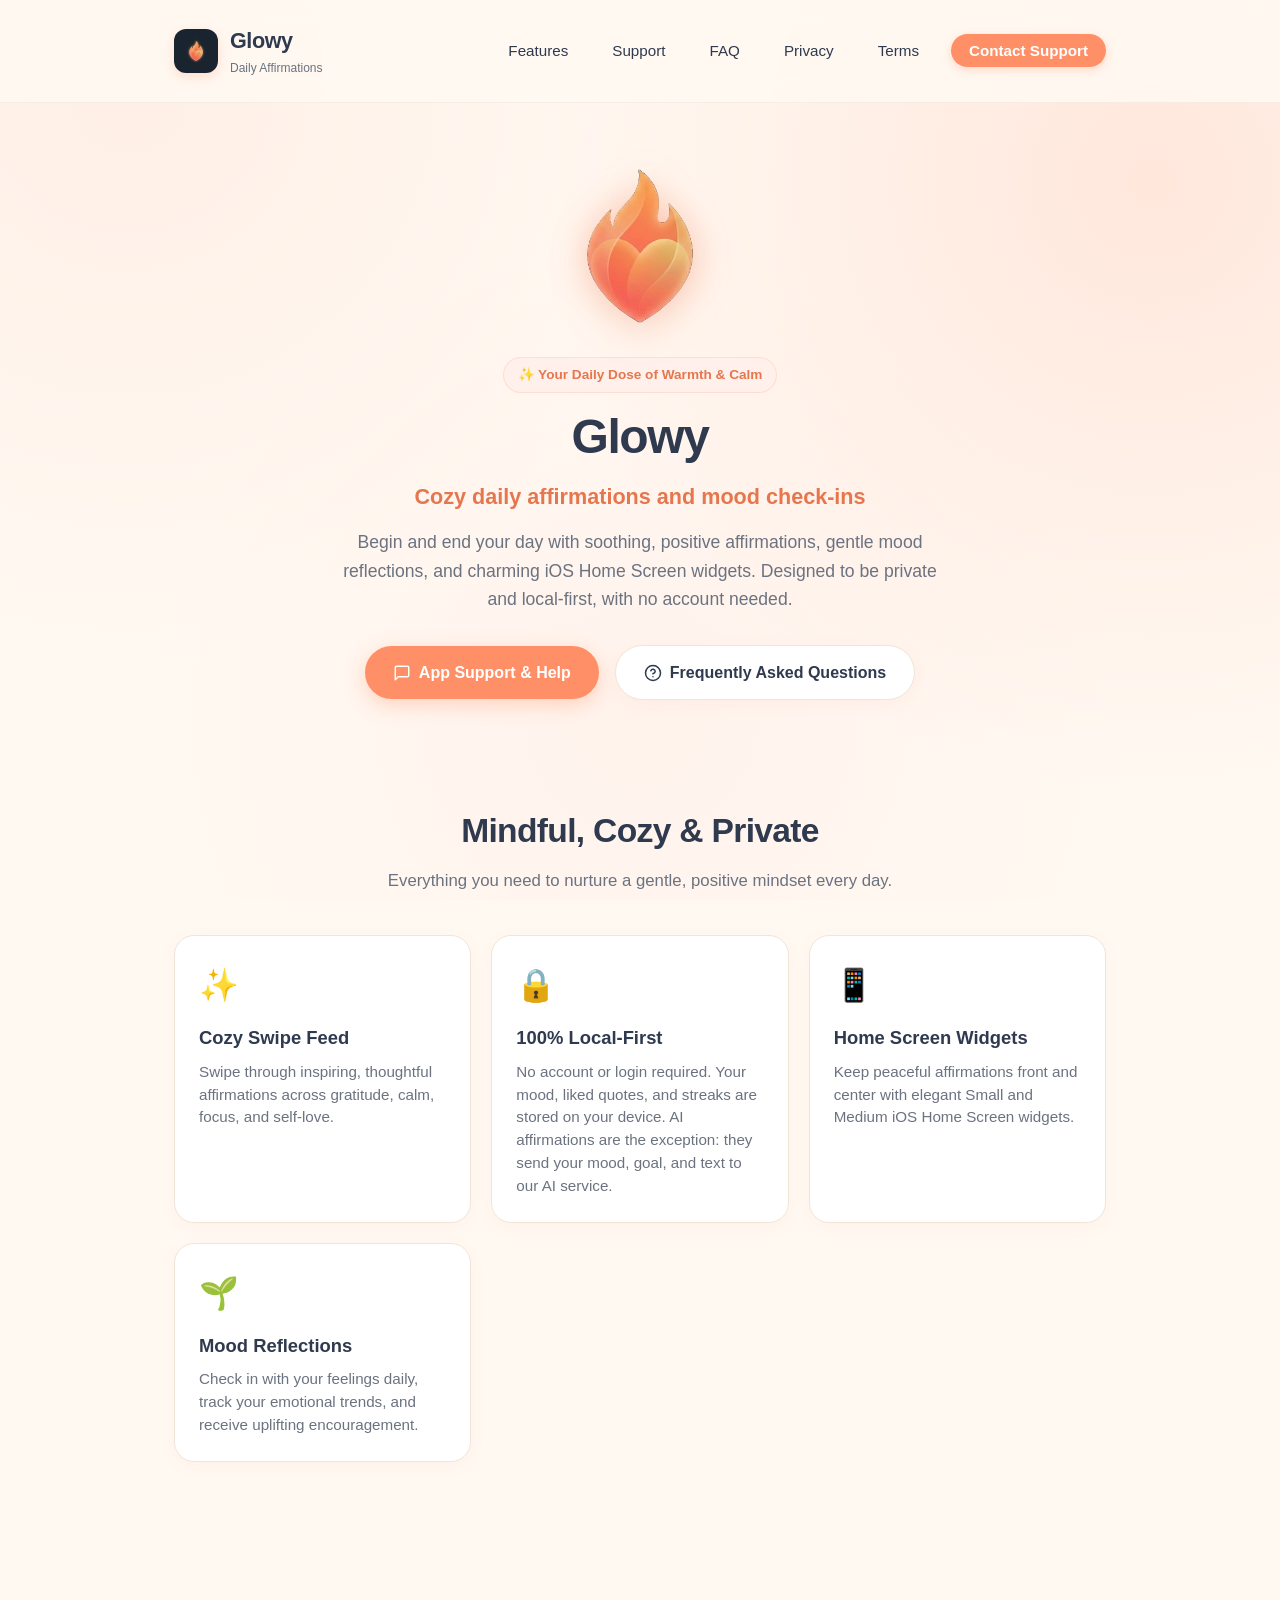
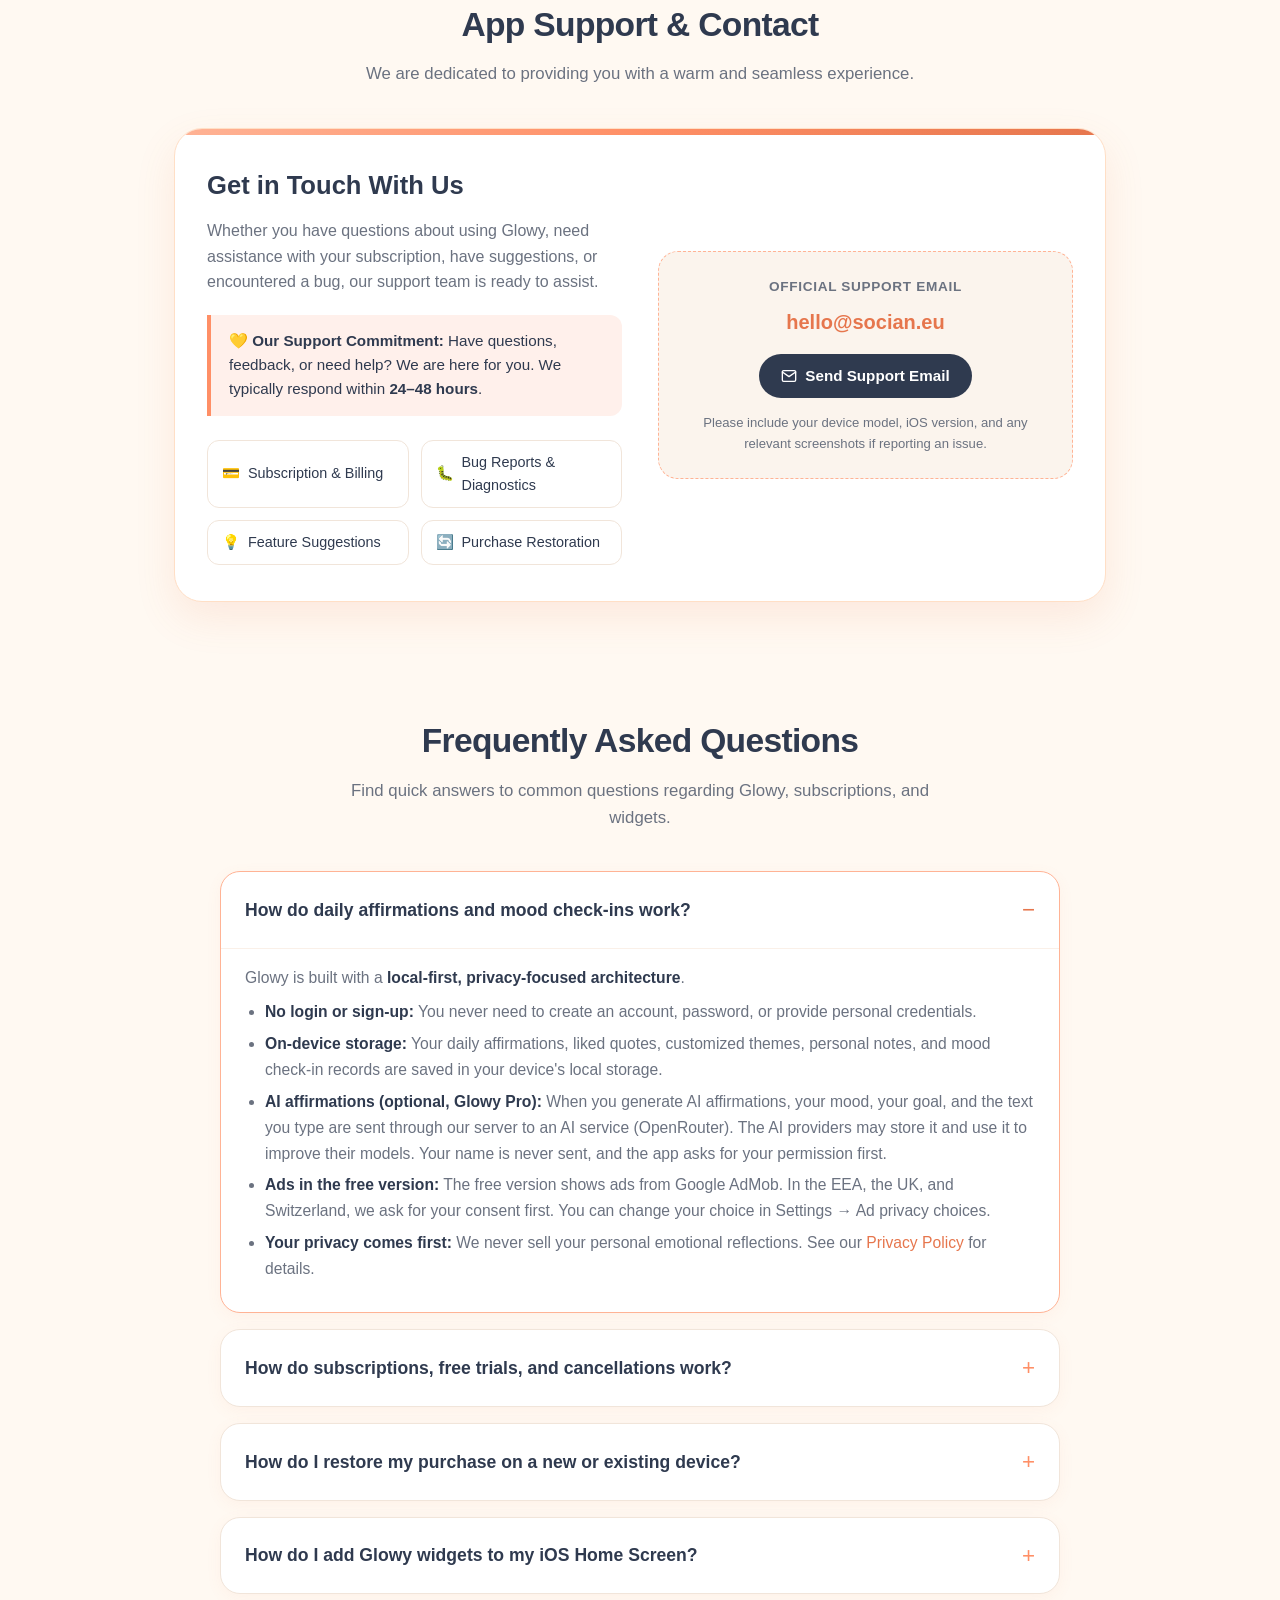
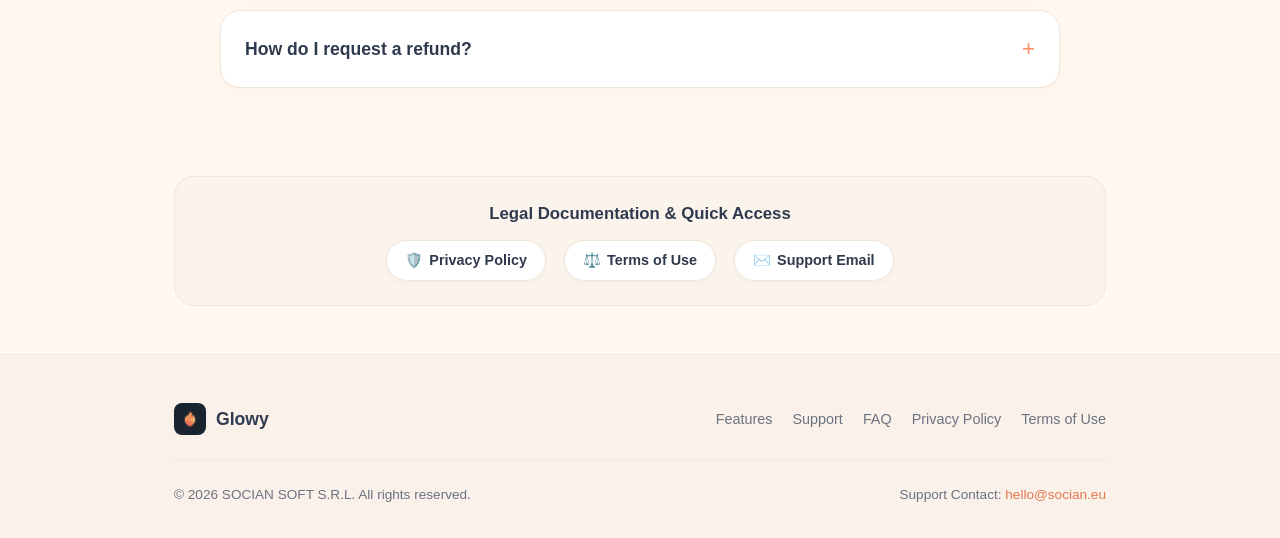
==== commit 343eca74: "chore: deploy new build" ====
--- a/glowy/index.html
+++ b/glowy/index.html
@@ -766,7 +766,7 @@
         <div class="feature-card">
           <div class="feature-icon">🔒</div>
           <h3 class="feature-title">100% Local-First</h3>
-          <p class="feature-text">No account or login required. Your mood entries, liked quotes, and streaks remain strictly on your personal device.</p>
+          <p class="feature-text">No account or login required. Your mood, liked quotes, and streaks are stored on your device. AI affirmations are the exception: they send your mood, goal, and text to our AI service.</p>
         </div>
         <div class="feature-card">
           <div class="feature-icon">📱</div>
@@ -851,7 +851,7 @@
             <ul>
               <li><strong>No login or sign-up:</strong> You never need to create an account, password, or provide personal credentials.</li>
               <li><strong>On-device storage:</strong> Your daily affirmations, liked quotes, customized themes, personal notes, and mood check-in records are saved in your device's local storage.</li>
-              <li><strong>AI affirmations (optional, Glowy Pro):</strong> When you generate AI affirmations, your mood, your goal, and the text you type are sent through our server to an AI service (OpenRouter). Your name is never sent, and the app asks for your permission first.</li>
+              <li><strong>AI affirmations (optional, Glowy Pro):</strong> When you generate AI affirmations, your mood, your goal, and the text you type are sent through our server to an AI service (OpenRouter). The AI providers may store it and use it to improve their models. Your name is never sent, and the app asks for your permission first.</li>
               <li><strong>Ads in the free version:</strong> The free version shows ads from Google AdMob. In the EEA, the UK, and Switzerland, we ask for your consent first. You can change your choice in Settings &rarr; Ad privacy choices.</li>
               <li><strong>Your privacy comes first:</strong> We never sell your personal emotional reflections. See our <a href="privacy.html">Privacy Policy</a> for details.</li>
             </ul>
@@ -867,7 +867,7 @@
             </p>
             <ul>
               <li><strong>3-Day Free Trial:</strong> The Annual plan comes with a 3-day free trial, giving you full access to unlimited affirmations, all theme packs, AI-assisted affirmations, and all widget designs.</li>
-              <li><strong>Billing & Renewal:</strong> Payments are processed securely by Apple (App Store) or Google (Google Play). Subscriptions automatically renew unless canceled at least 24 hours prior to the end of the billing period.</li>
+              <li><strong>Billing & Renewal:</strong> Payments are processed securely by Apple (App Store) or Google (Google Play). Subscriptions automatically renew unless canceled: on the App Store at least 24 hours before the end of the billing period, on Google Play before the end of the billing period.</li>
               <li><strong>How to Cancel or Manage on iPhone or iPad:</strong> You can manage or cancel your subscription at any time:
                 <ol>
                   <li>Open the <strong>Settings</strong> app on your iPhone or iPad.</li>
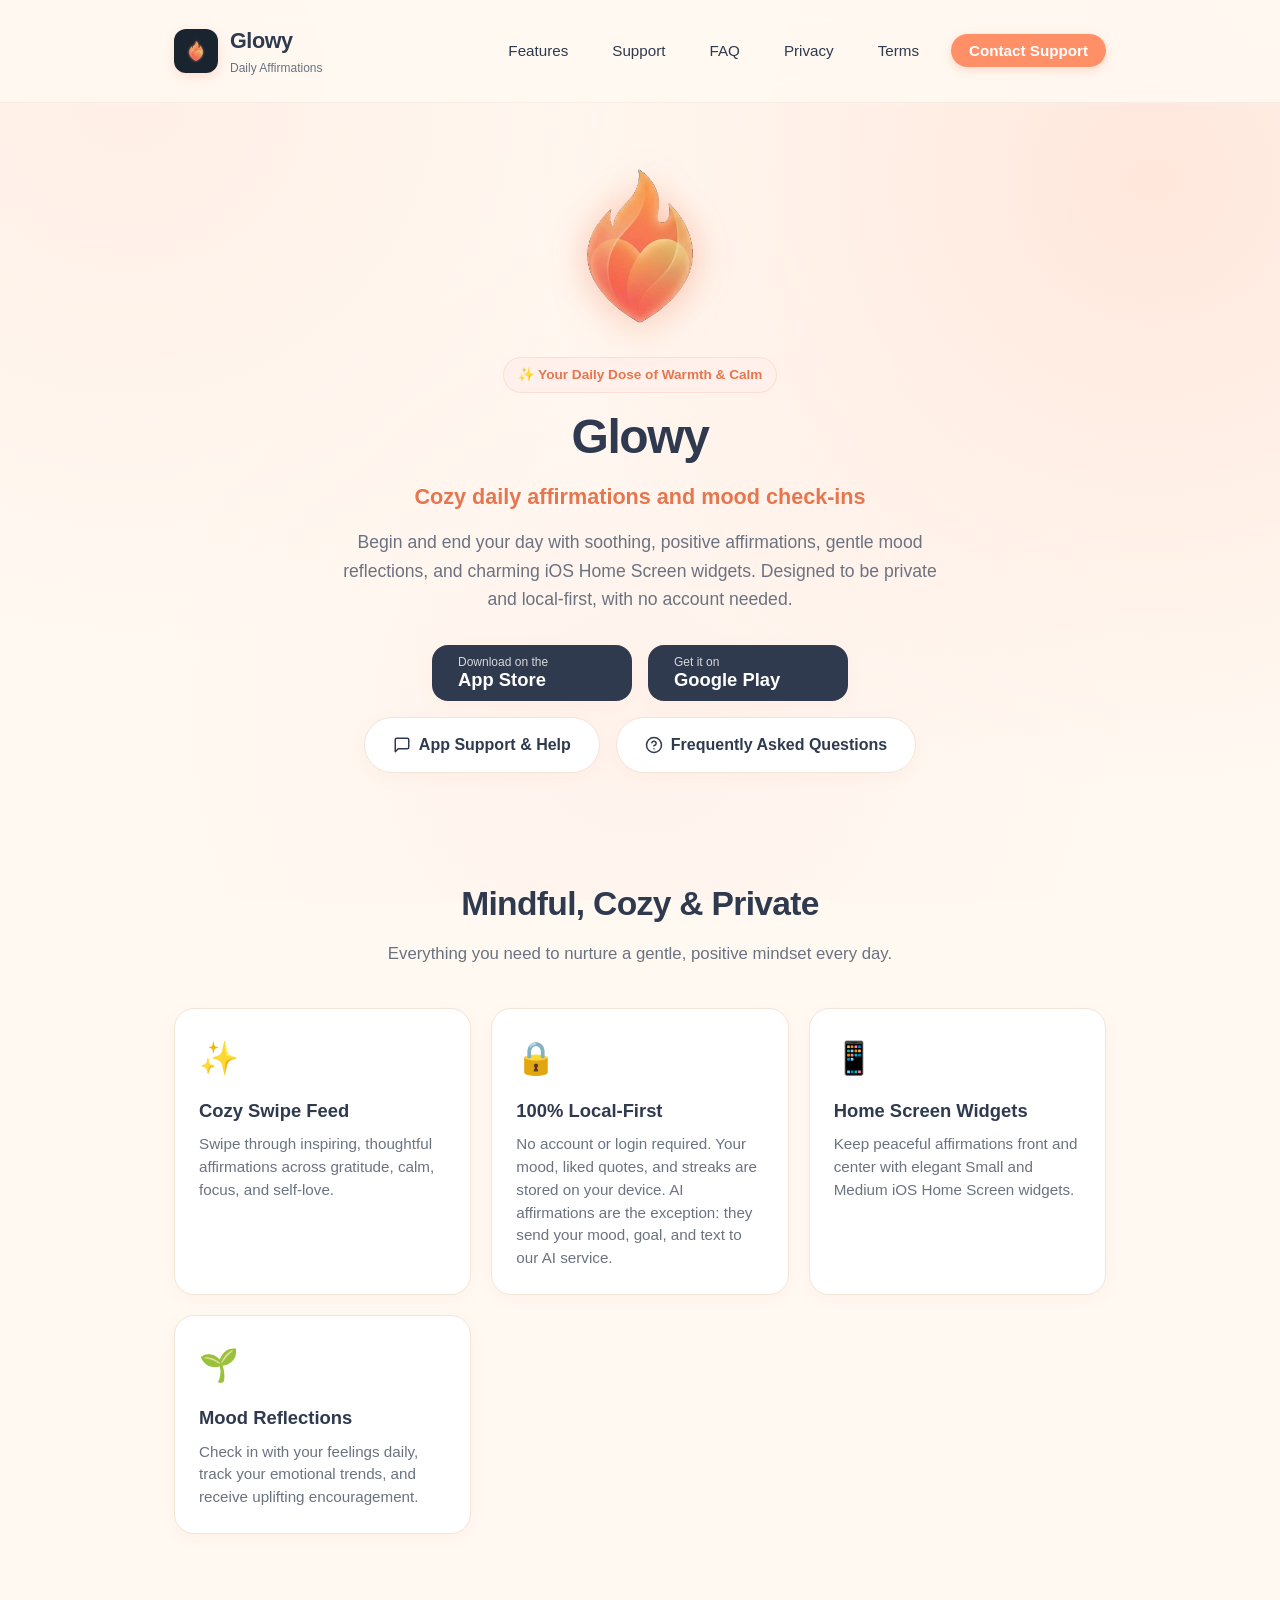
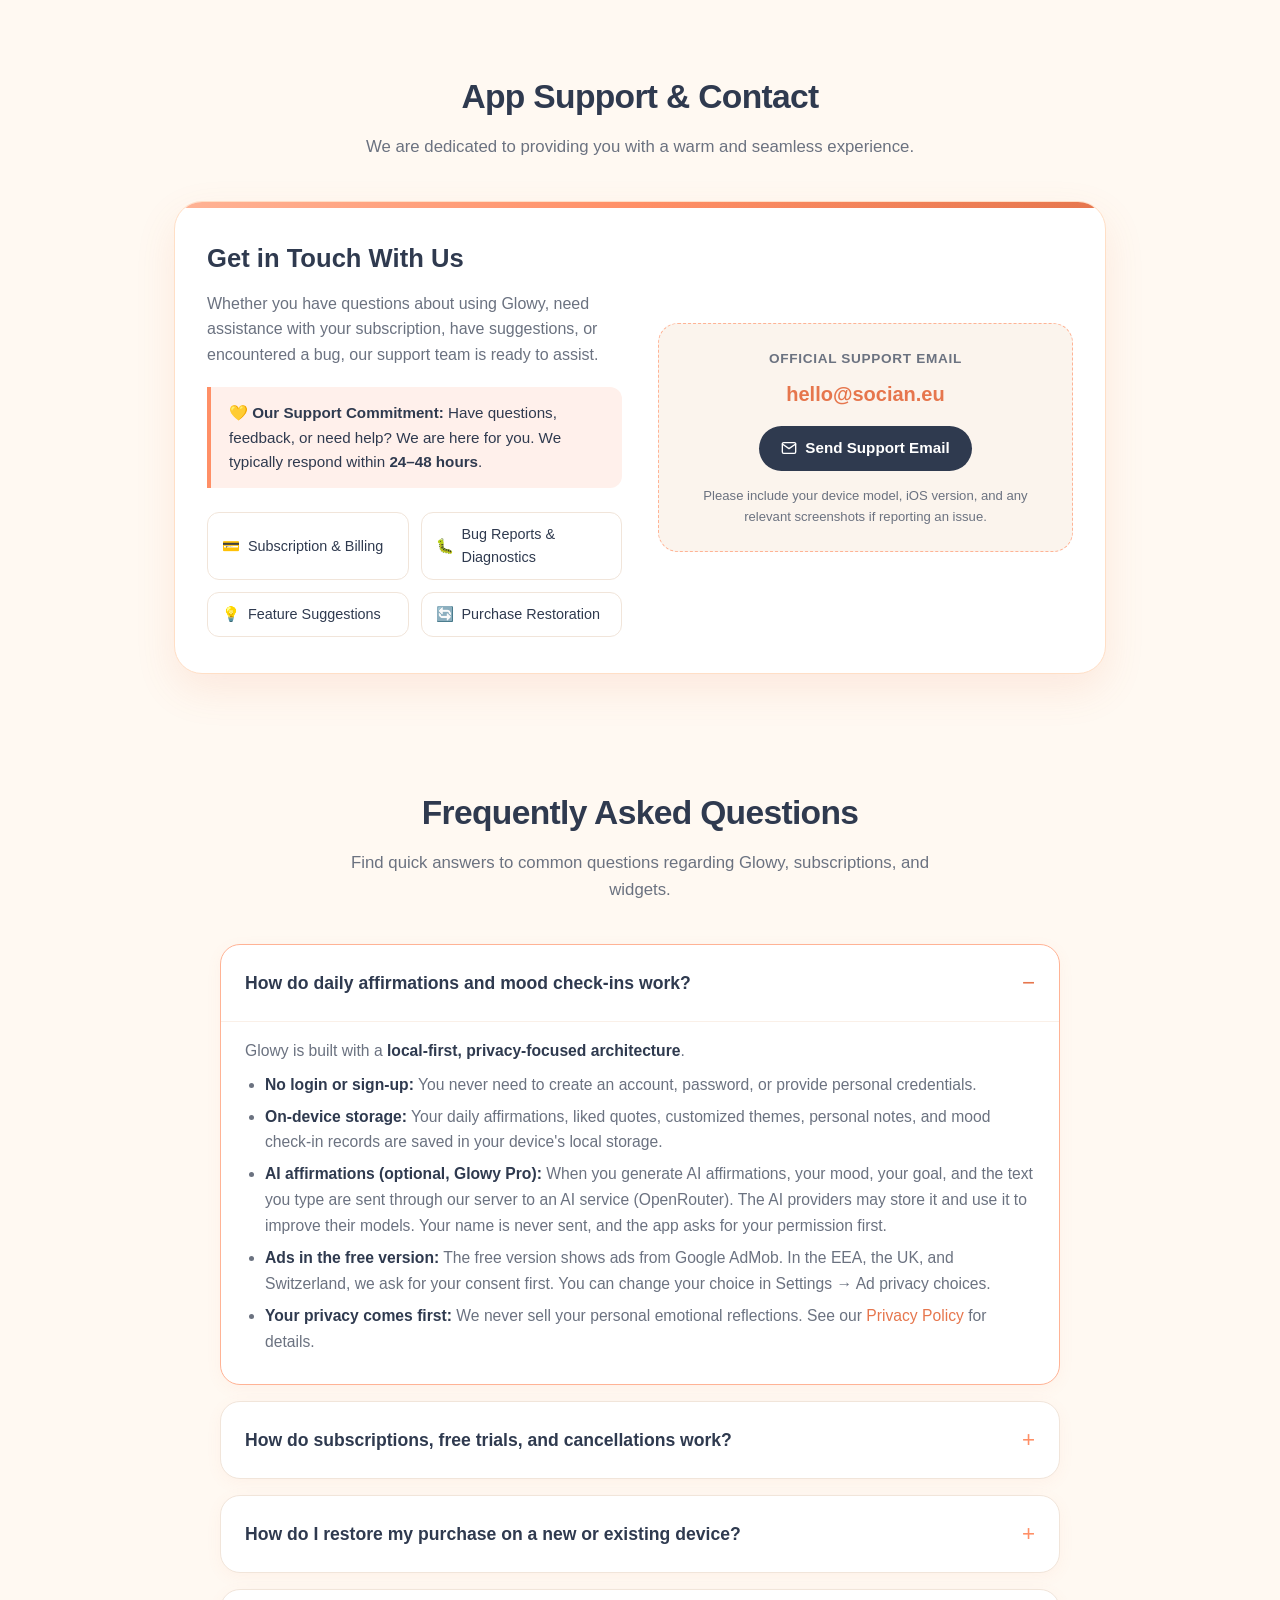
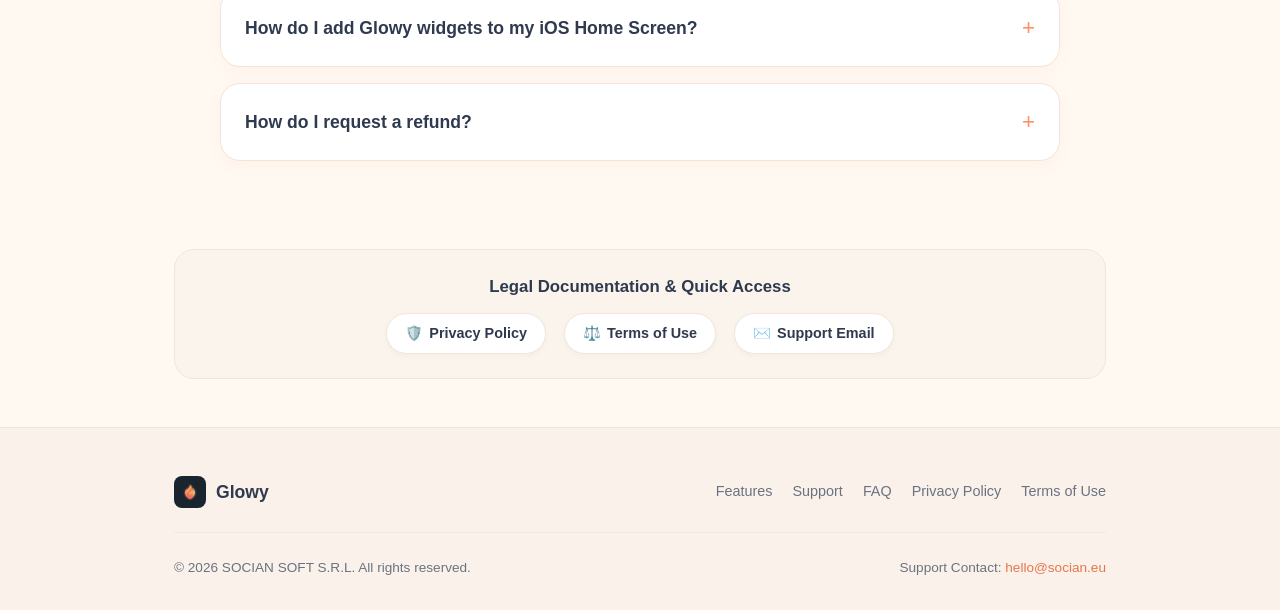
==== commit c0e90bbf: "chore: deploy new build" ====
--- a/glowy/index.html
+++ b/glowy/index.html
@@ -239,6 +239,47 @@
       max-width: 620px;
       margin: 0 auto 32px;
       line-height: 1.6;
+    }
+
+    .store-buttons {
+      display: flex;
+      justify-content: center;
+      align-items: center;
+      gap: 16px;
+      flex-wrap: wrap;
+      margin-bottom: 16px;
+    }
+
+    .btn-store {
+      display: inline-flex;
+      flex-direction: column;
+      align-items: flex-start;
+      min-width: 200px;
+      background: var(--navy);
+      color: #fff;
+      padding: 10px 26px;
+      border-radius: 16px;
+      line-height: 1.2;
+      box-shadow: var(--shadow-sm);
+      transition: all 0.2s ease;
+      text-decoration: none;
+    }
+
+    .btn-store small {
+      font-size: 0.75rem;
+      opacity: 0.8;
+    }
+
+    .btn-store strong {
+      font-size: 1.15rem;
+      font-weight: 700;
+    }
+
+    .btn-store:hover {
+      background: var(--accent-deep);
+      color: #fff;
+      transform: translateY(-2px);
+      text-decoration: none;
     }
 
     .hero-buttons {
@@ -738,8 +779,18 @@
       <p class="hero-description">
         Begin and end your day with soothing, positive affirmations, gentle mood reflections, and charming iOS Home Screen widgets. Designed to be private and local-first, with no account needed.
       </p>
+      <div class="store-buttons">
+        <a href="https://apps.apple.com/app/glowy-mood-affirmations/id6770220318" class="btn-store" target="_blank" rel="noopener">
+          <small>Download on the</small>
+          <strong>App Store</strong>
+        </a>
+        <a href="https://play.google.com/store/apps/details?id=io.socian.glowy" class="btn-store" target="_blank" rel="noopener">
+          <small>Get it on</small>
+          <strong>Google Play</strong>
+        </a>
+      </div>
       <div class="hero-buttons">
-        <a href="#support" class="btn-primary">
+        <a href="#support" class="btn-secondary">
           <svg width="18" height="18" viewBox="0 0 24 24" fill="none" stroke="currentColor" stroke-width="2" stroke-linecap="round" stroke-linejoin="round"><path d="M21 15a2 2 0 0 1-2 2H7l-4 4V5a2 2 0 0 1 2-2h14a2 2 0 0 1 2 2z"></path></svg>
           App Support & Help
         </a>
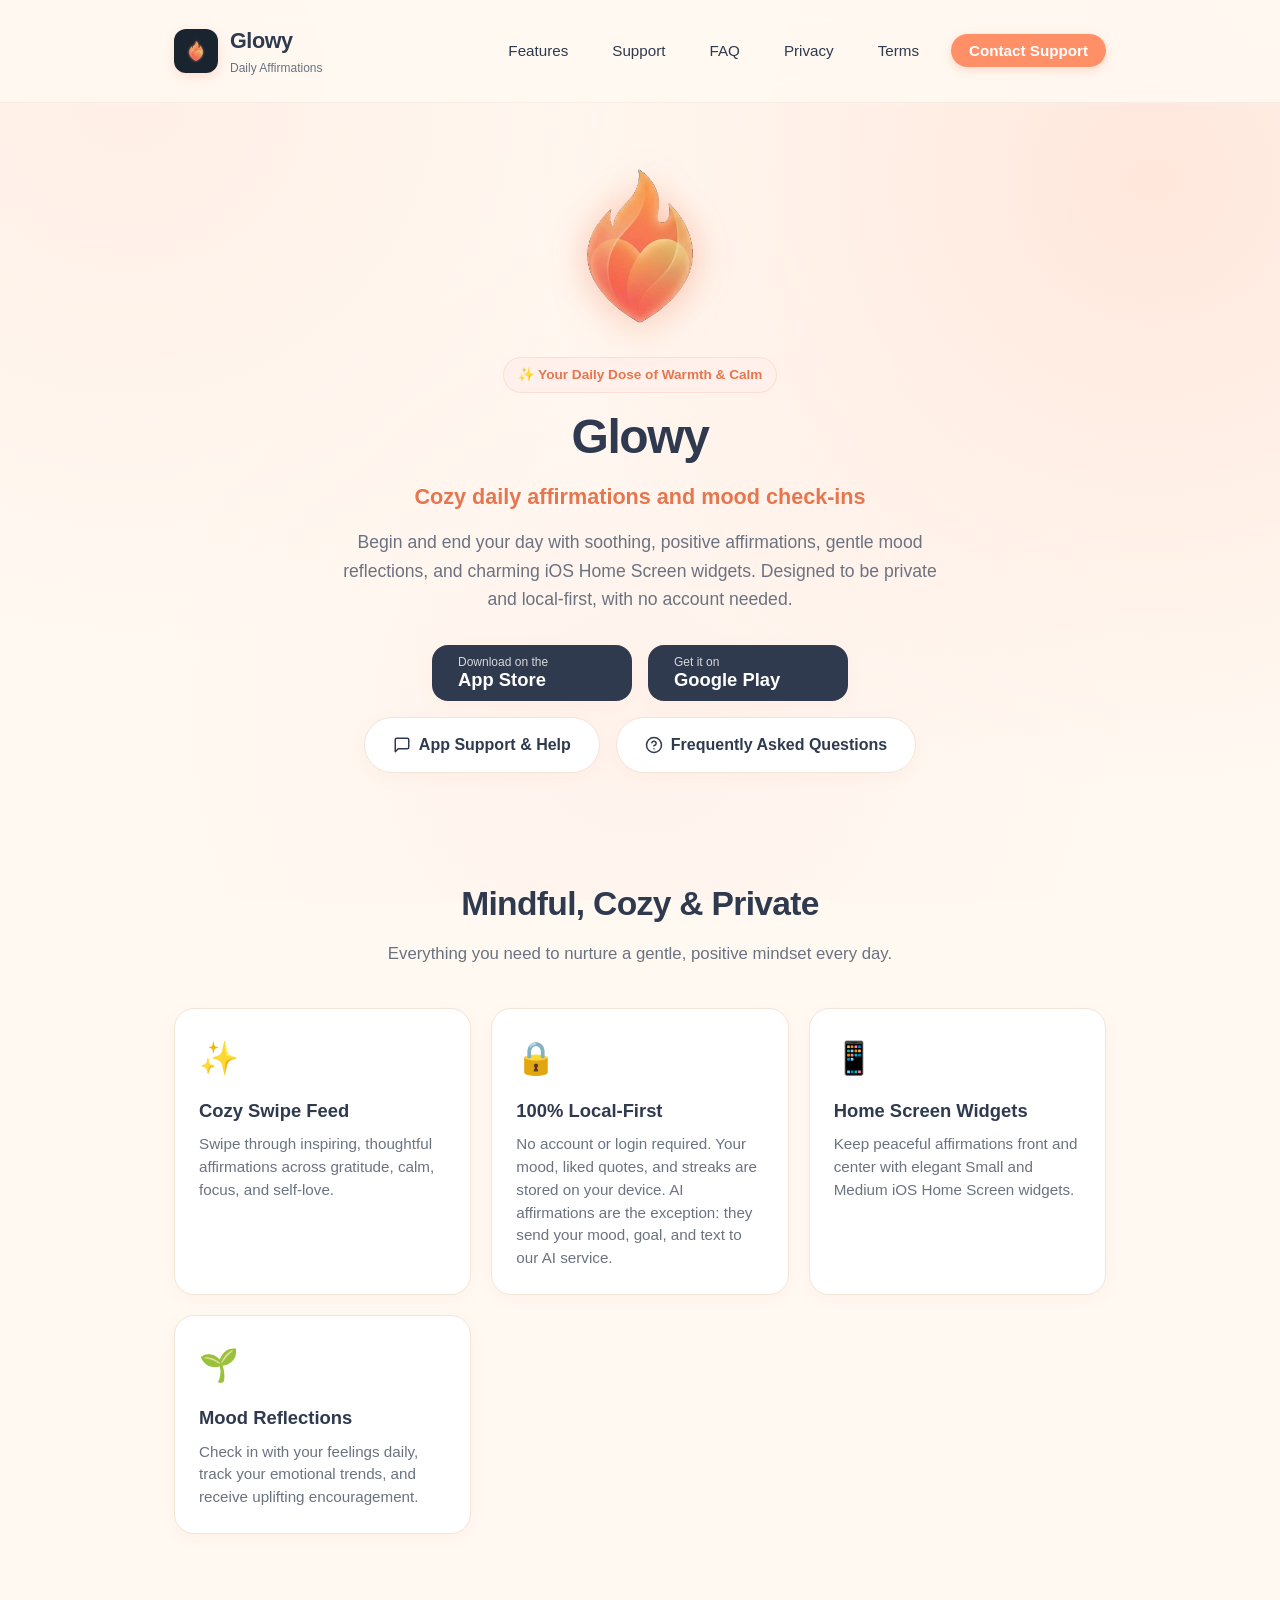
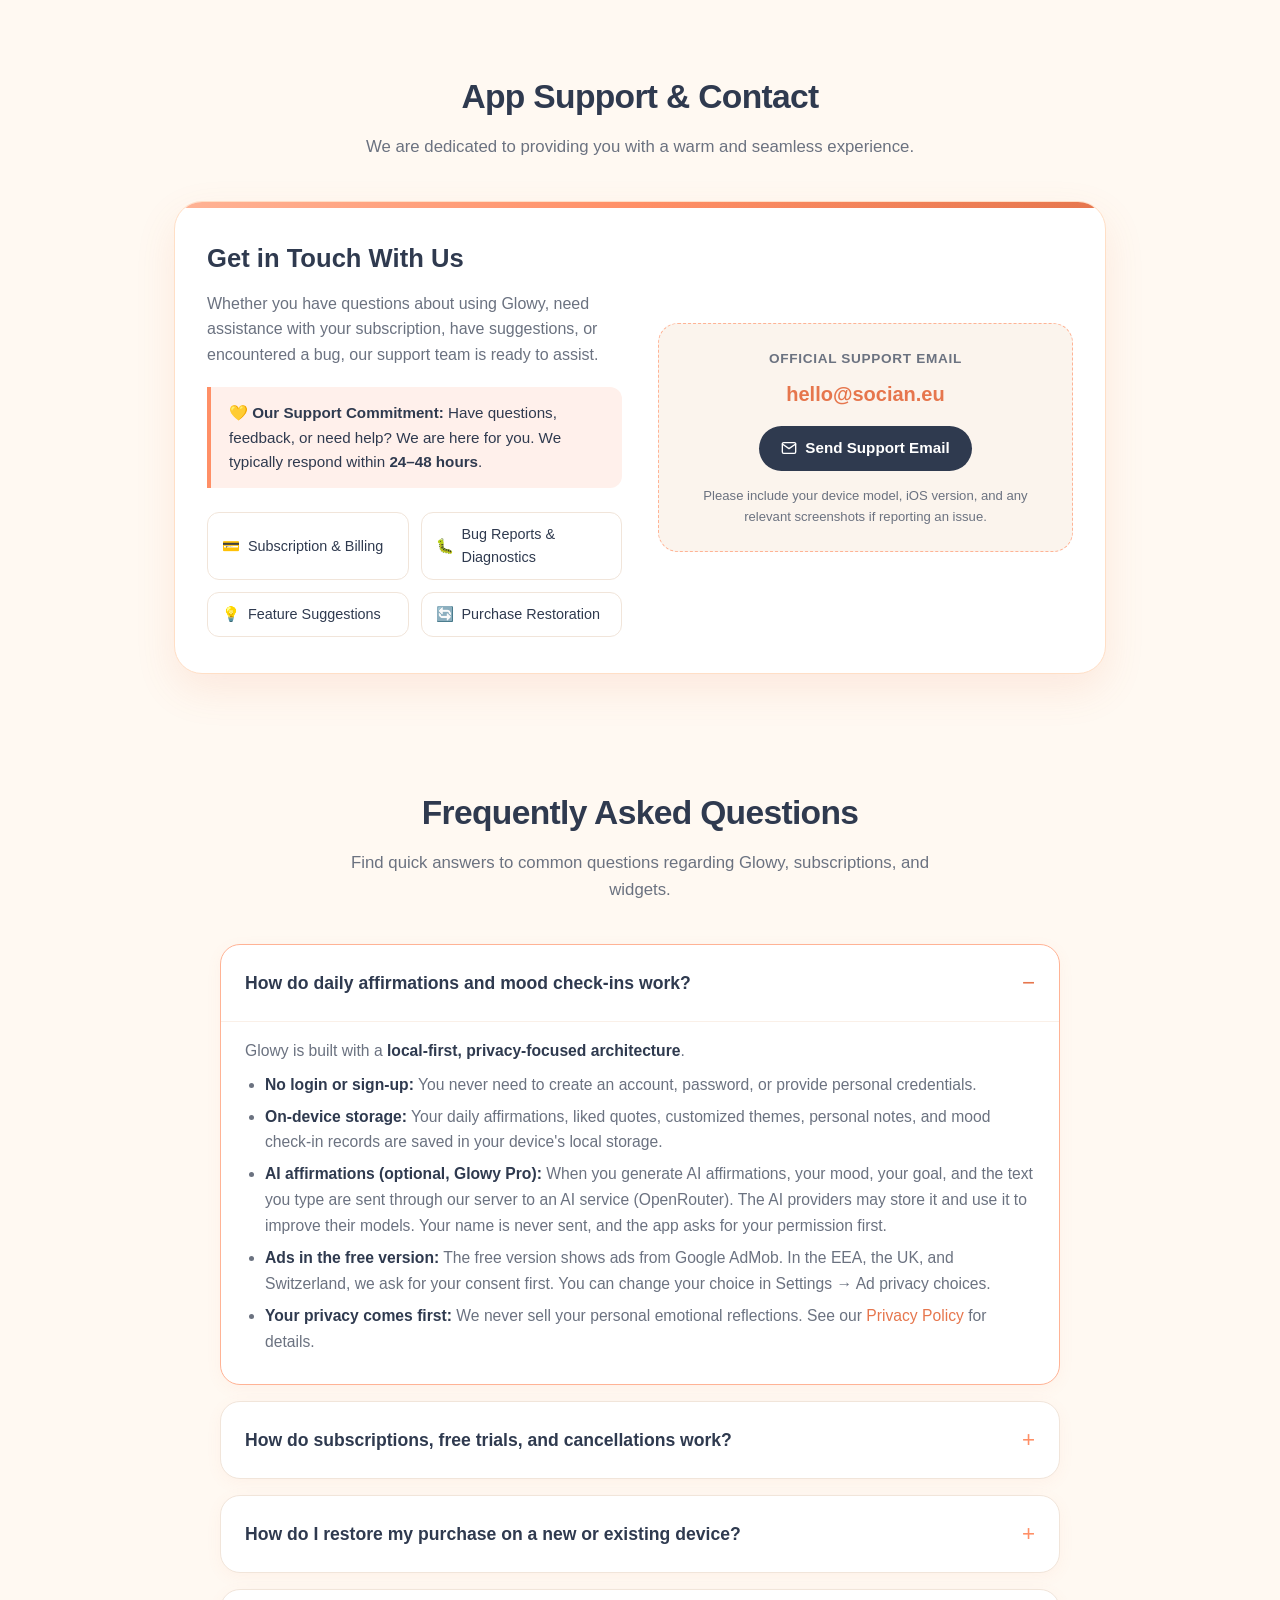
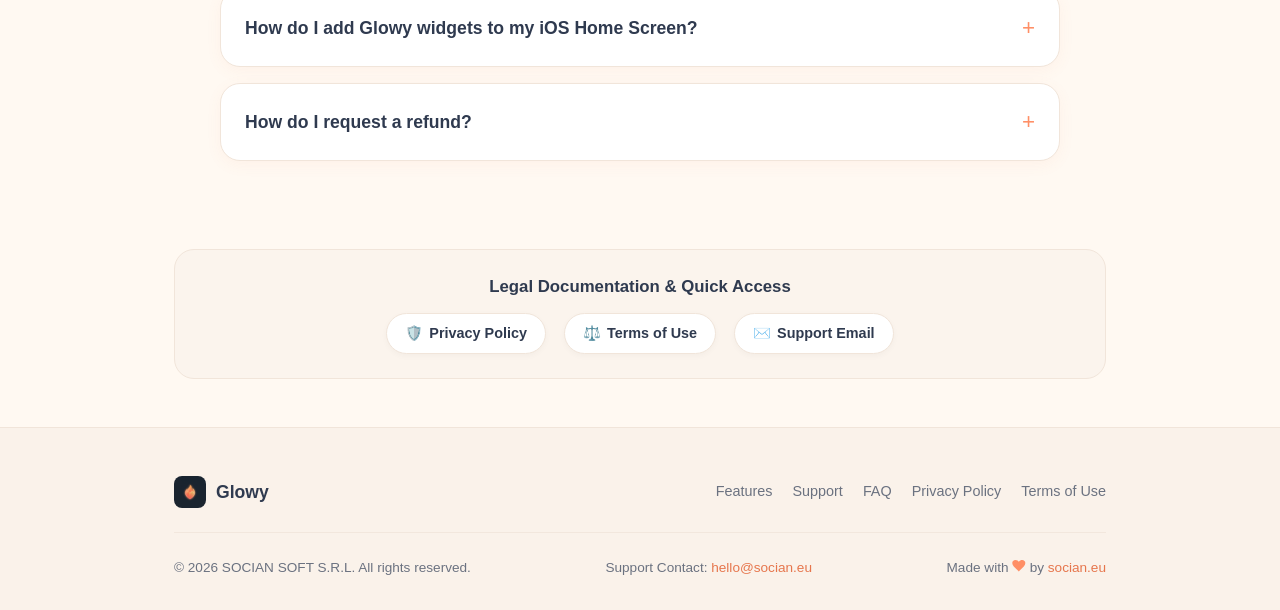
==== commit 7bfa007f: "chore: deploy new build" ====
--- a/glowy/index.html
+++ b/glowy/index.html
@@ -15,6 +15,7 @@
 
   <style>
     :root {
+      color-scheme: light dark;
       --bg-cream: #FFF9F2;
       --card-bg: #FFFFFF;
       --card-alt: #FBF4ED;
@@ -717,6 +718,22 @@
       font-size: 0.85rem;
     }
 
+    .made-by svg {
+      width: 1em;
+      height: 0.875em;
+      fill: var(--accent);
+      vertical-align: -0.05em;
+    }
+
+    .sr-only {
+      position: absolute;
+      width: 1px;
+      height: 1px;
+      overflow: hidden;
+      clip: rect(0 0 0 0);
+      white-space: nowrap;
+    }
+
     @media (max-width: 768px) {
       .nav-links {
         display: none;
@@ -737,6 +754,61 @@
       .footer-top, .footer-bottom {
         flex-direction: column;
         align-items: flex-start;
+      }
+    }
+
+    /* Dark mode follows the device setting and uses the app's dark colors. */
+    @media (prefers-color-scheme: dark) {
+      :root {
+        --bg-cream: #121212;
+        --card-bg: #242424;
+        --card-alt: #2B2B2B;
+        --navy: #F5EFEA;
+        --navy-deep: #FFFFFF;
+        --accent-soft: rgba(255, 143, 102, 0.14);
+        --text-primary: #F5EFEA;
+        --text-secondary: #B9AEA7;
+        --border-color: #383330;
+        --shadow-sm: 0 4px 16px rgba(0, 0, 0, 0.25);
+        --shadow-md: 0 10px 30px rgba(0, 0, 0, 0.3);
+        --shadow-lg: 0 16px 40px rgba(0, 0, 0, 0.4);
+      }
+
+      body {
+        background-image: radial-gradient(circle at 10% 10%, rgba(255, 143, 102, 0.1) 0%, transparent 40%), radial-gradient(circle at 90% 20%, rgba(255, 143, 102, 0.07) 0%, transparent 45%), radial-gradient(circle at 50% 80%, rgba(255, 179, 149, 0.05) 0%, transparent 50%);
+      }
+
+      header {
+        background: rgba(18, 18, 18, 0.85);
+        border-bottom-color: rgba(255, 255, 255, 0.06);
+      }
+
+      /* --navy turns light, so the store and email buttons get dark text. */
+      .btn-store,
+      .btn-store:hover,
+      .btn-email {
+        color: #121212 !important;
+      }
+
+      .support-card {
+        border-color: rgba(255, 143, 102, 0.35);
+      }
+
+      .topic-pill,
+      .quick-link-btn {
+        background: var(--card-alt);
+      }
+
+      .faq-answer {
+        border-top-color: var(--border-color);
+      }
+
+      footer {
+        background: #1A1A1A;
+      }
+
+      .footer-top {
+        border-bottom-color: var(--border-color);
       }
     }
   </style>
@@ -1037,6 +1109,9 @@
         <div>
           Support Contact: <a href="mailto:hello@socian.eu">hello@socian.eu</a>
         </div>
+        <div class="made-by">
+          Made with <svg viewBox="0 0 16 14" aria-hidden="true" focusable="false"><path d="M8 13.4 6.9 12.4C2.9 8.8.3 6.4.3 3.6.3 1.6 1.9 0 3.9 0c1.6 0 3.1.8 4.1 2 1-1.2 2.5-2 4.1-2 2 0 3.6 1.6 3.6 3.6 0 2.8-2.6 5.2-6.6 8.8Z"/></svg><span class="sr-only">love</span> by <a href="https://socian.eu/">socian.eu</a>
+        </div>
       </div>
     </div>
   </footer>
